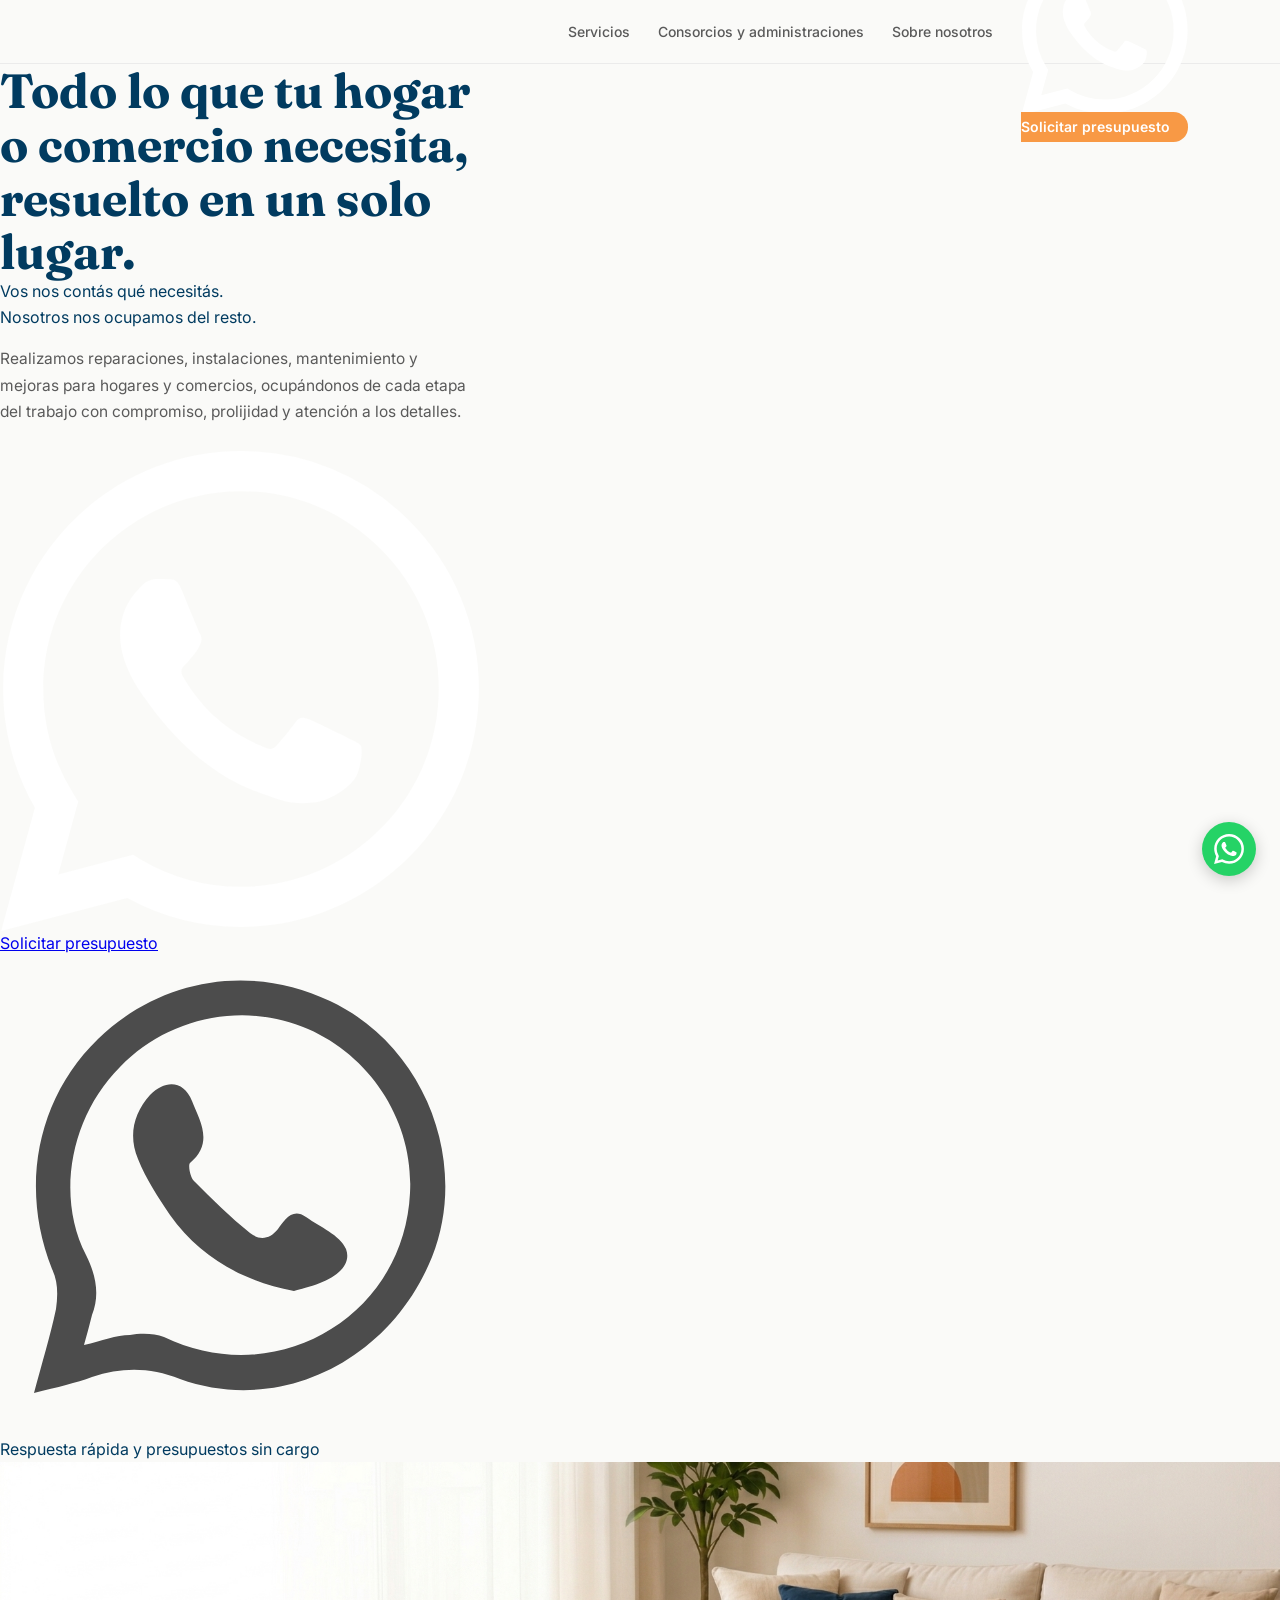
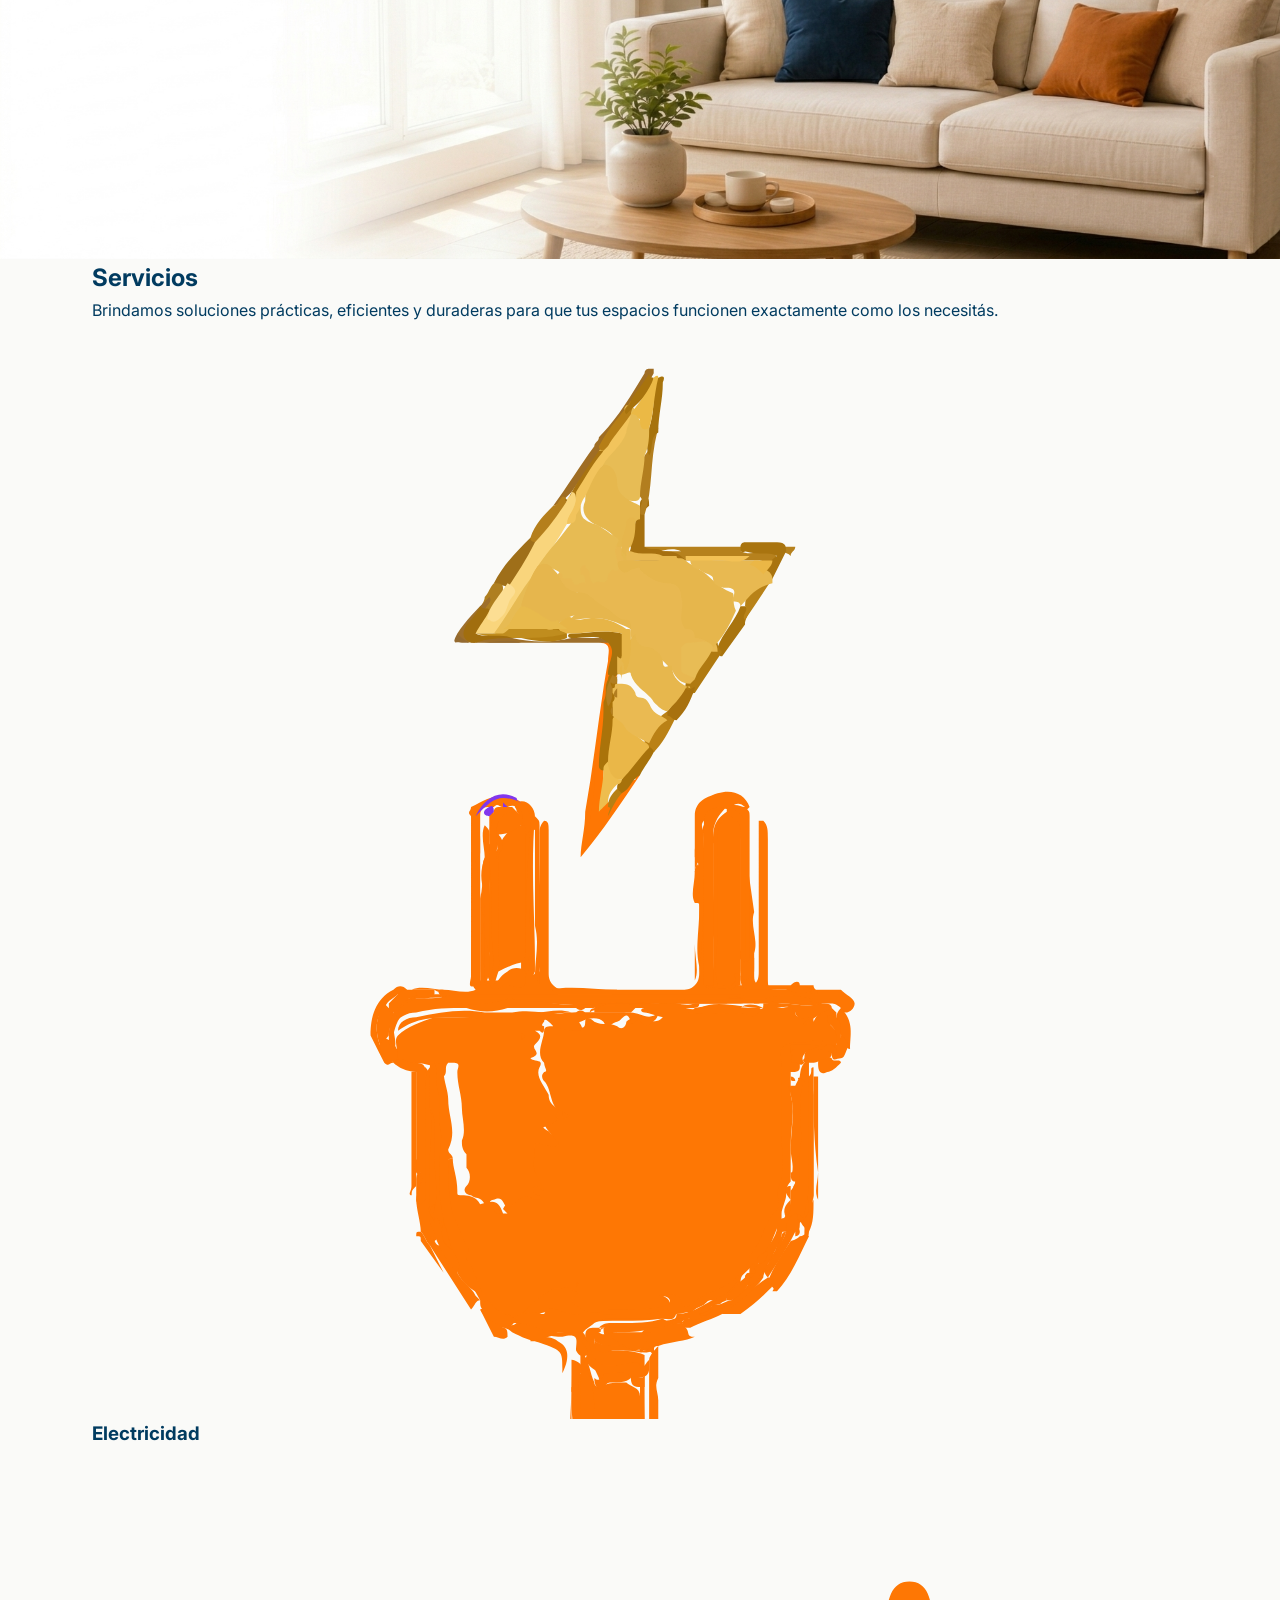
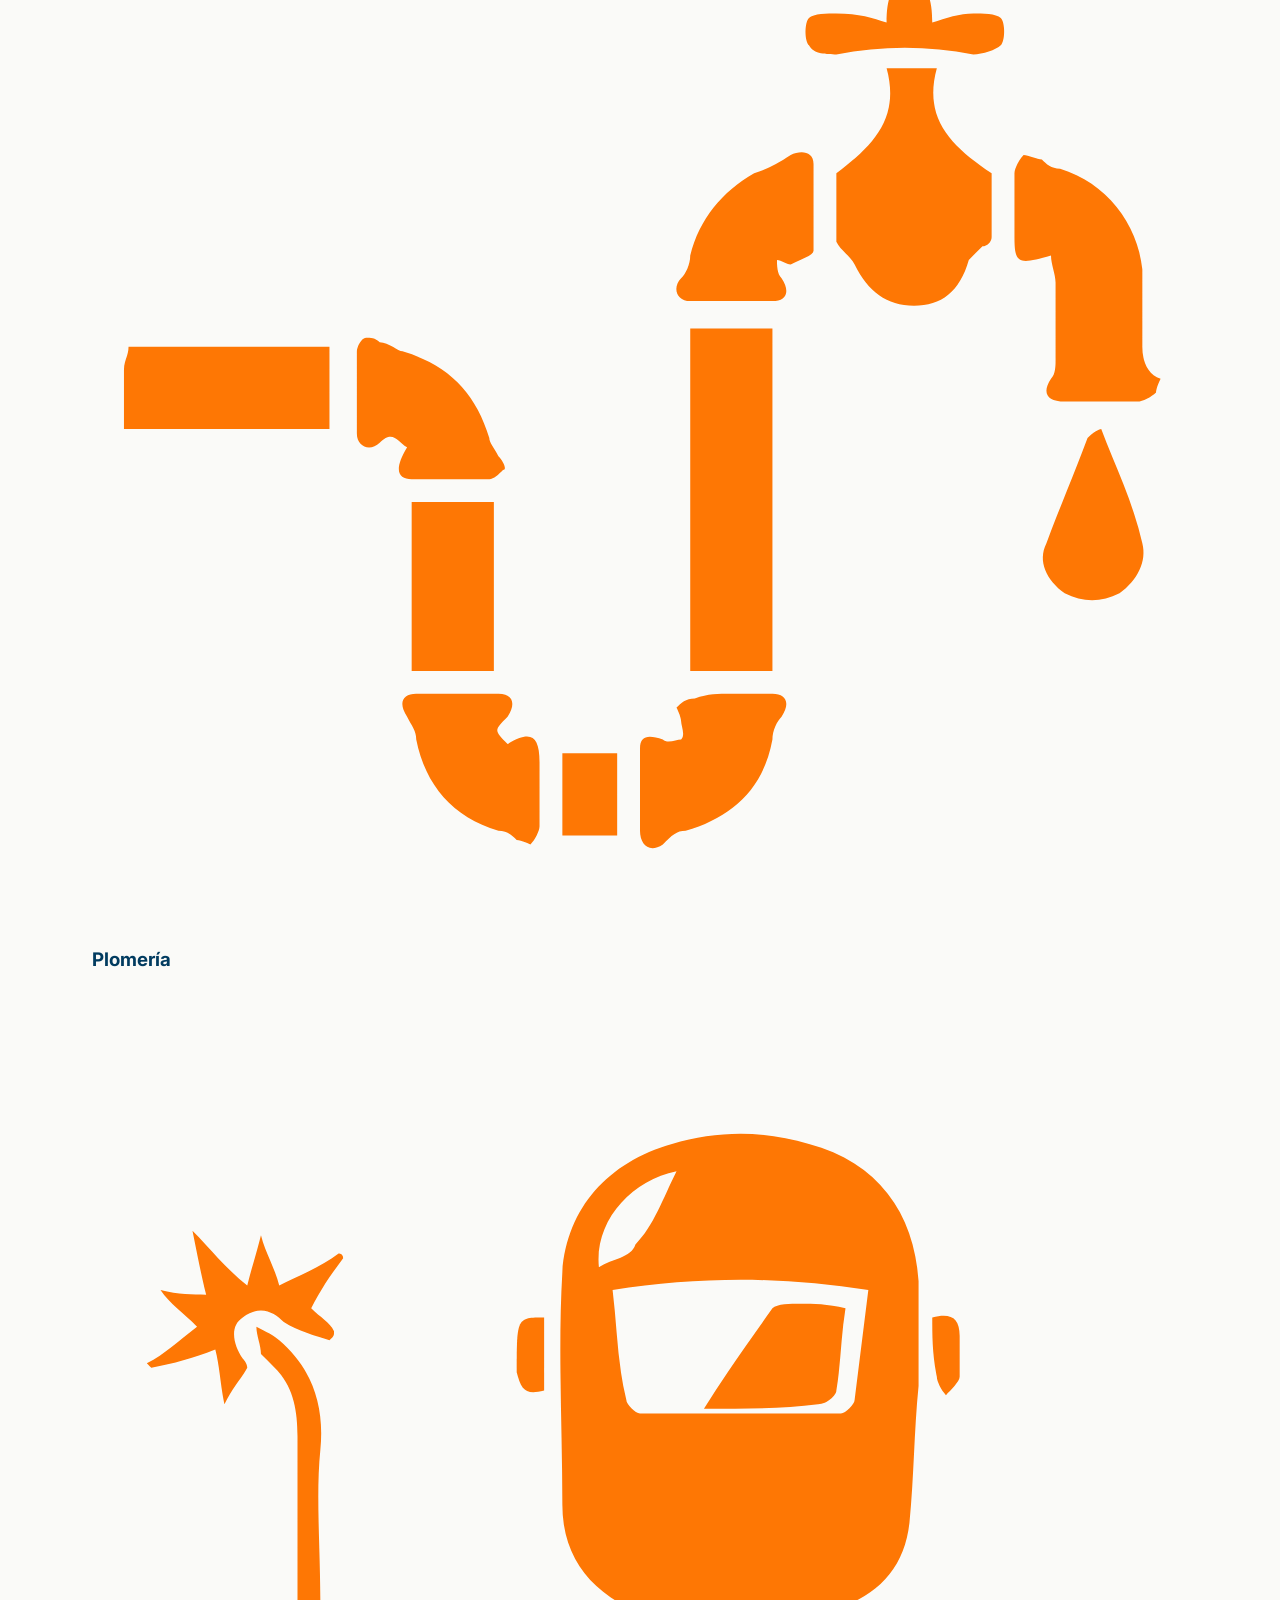
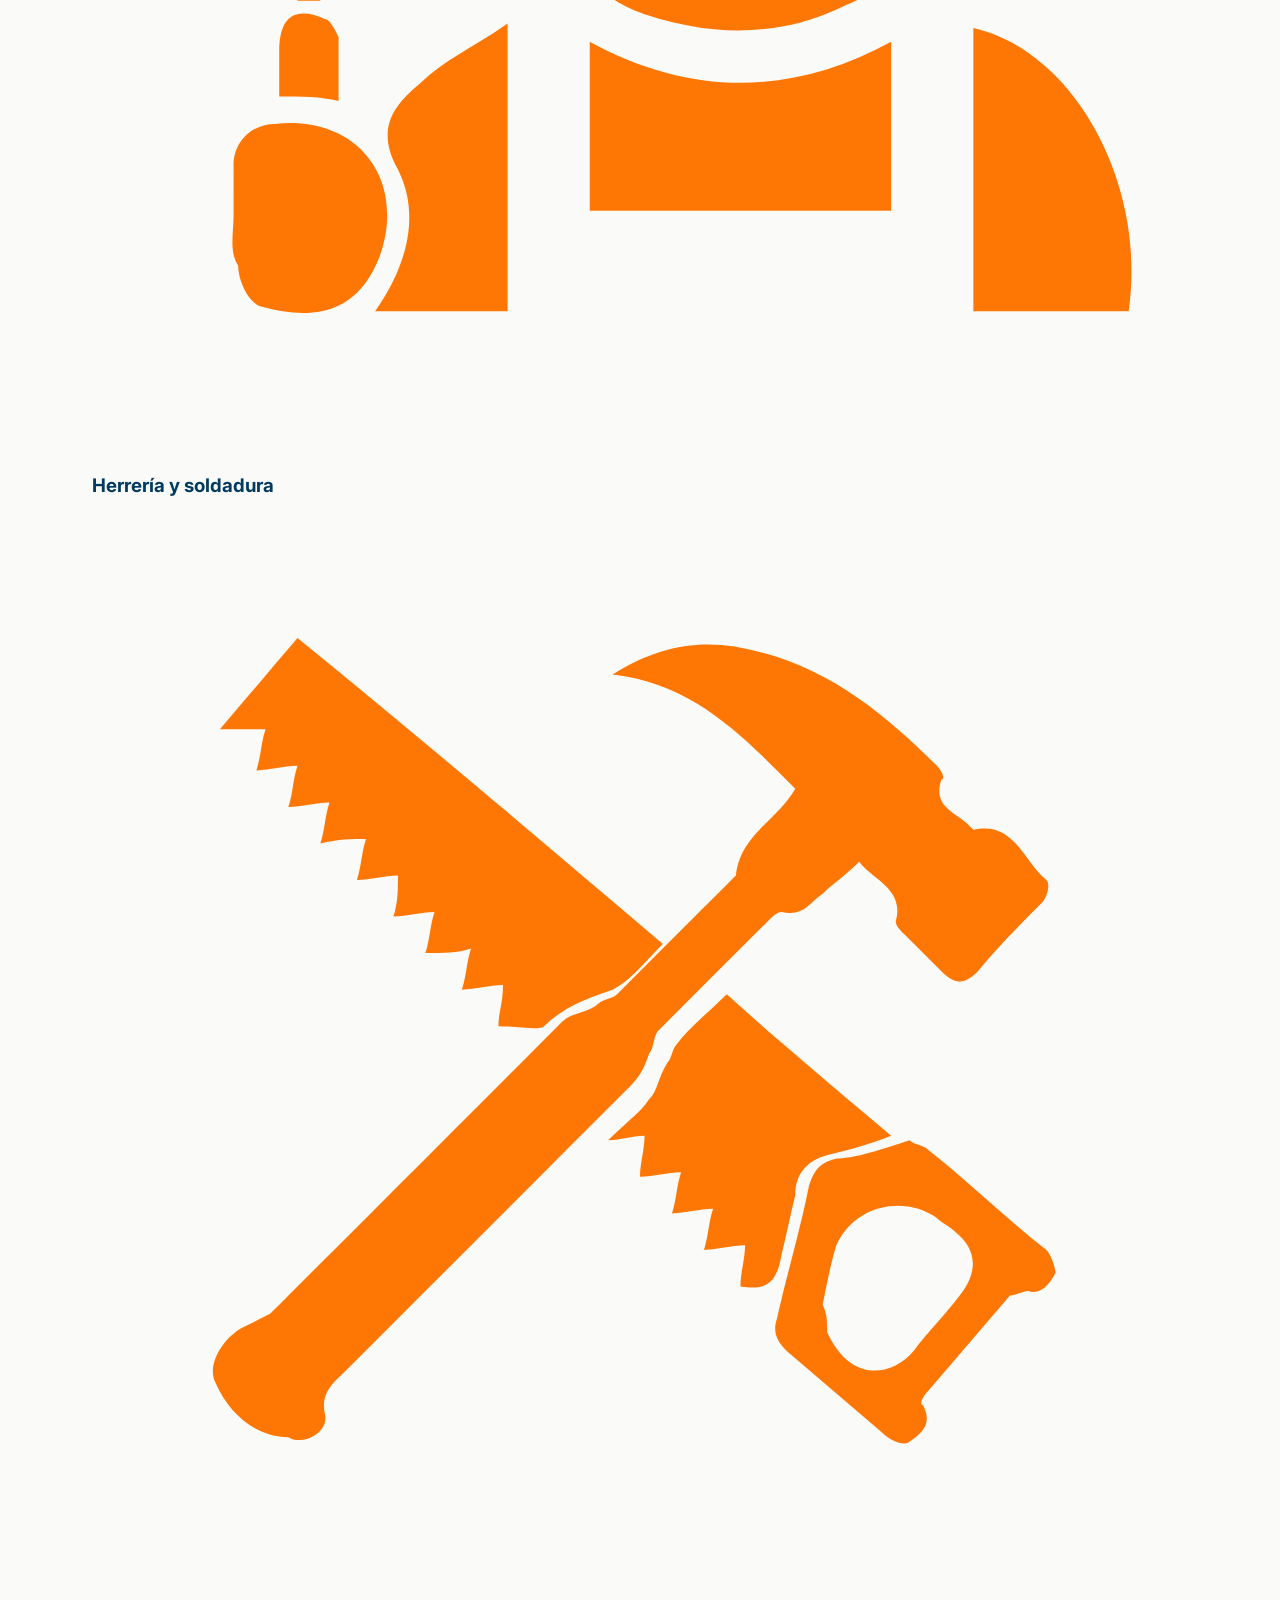
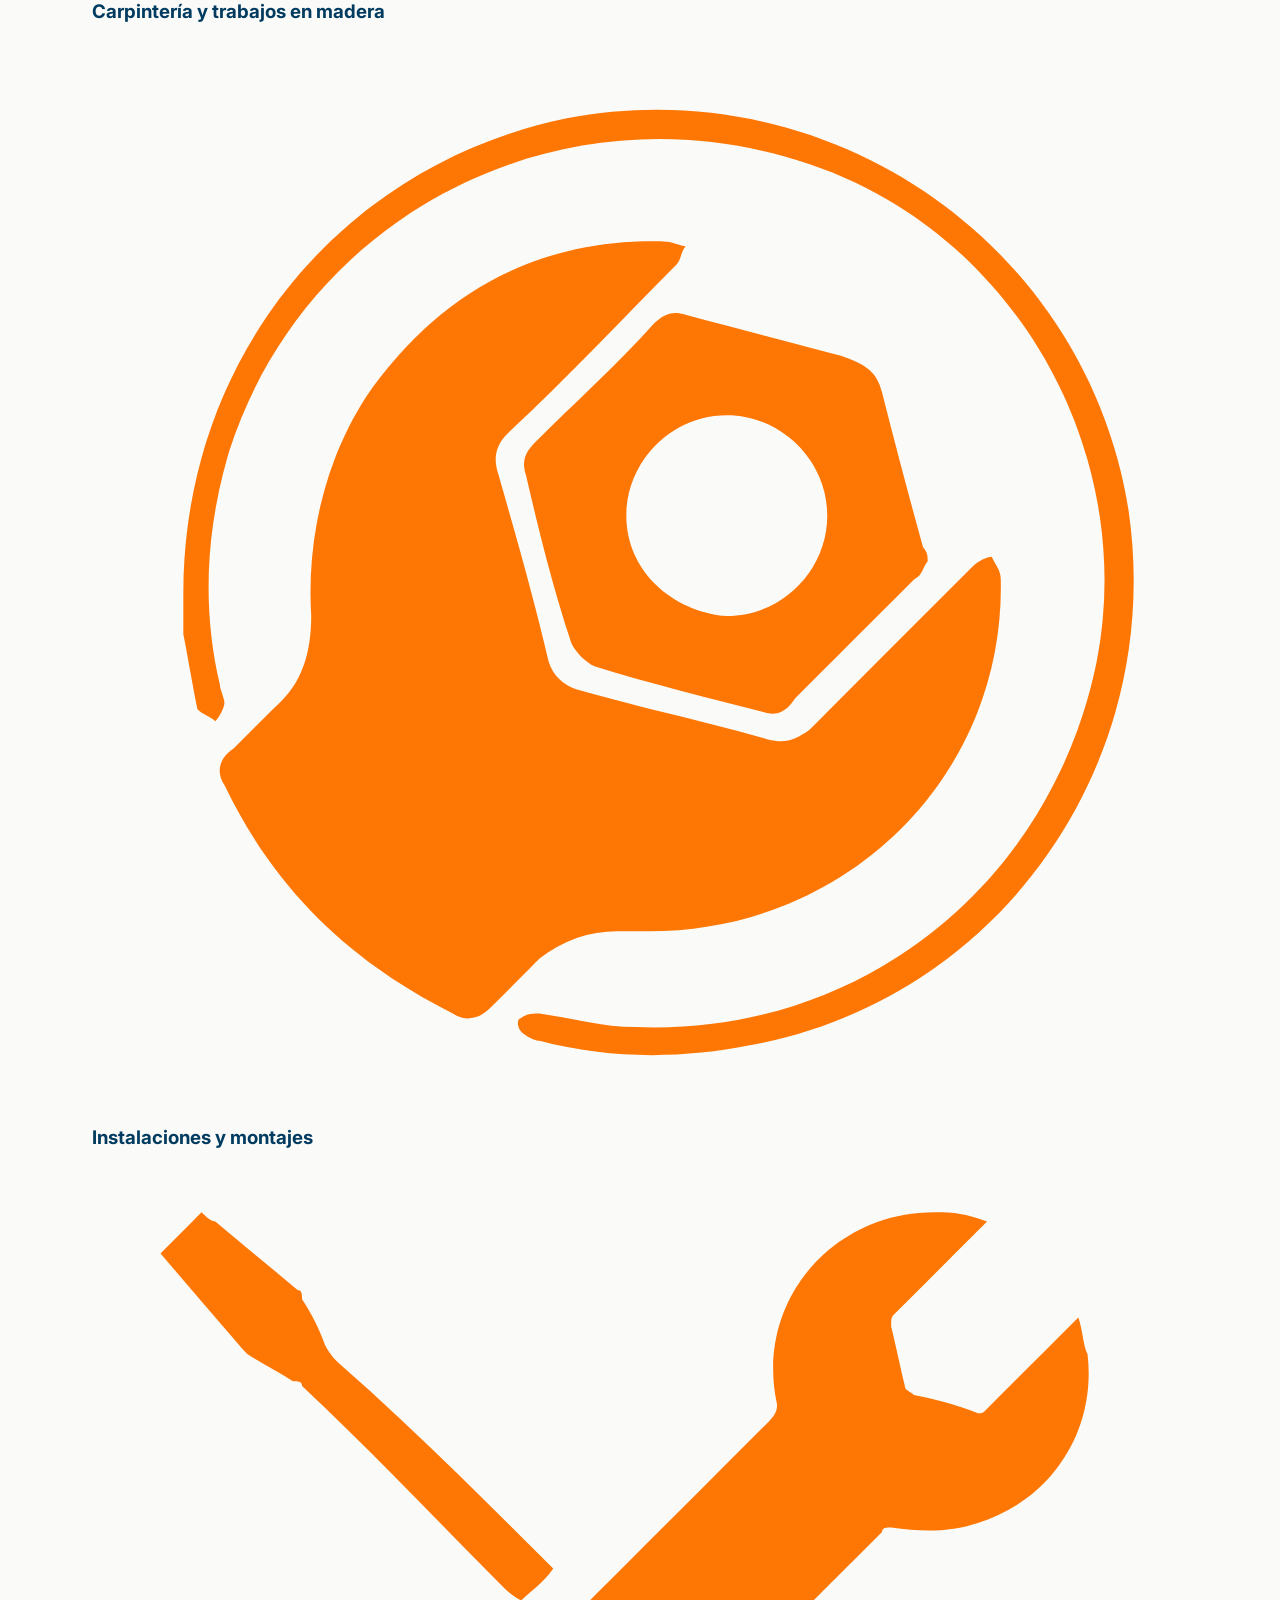
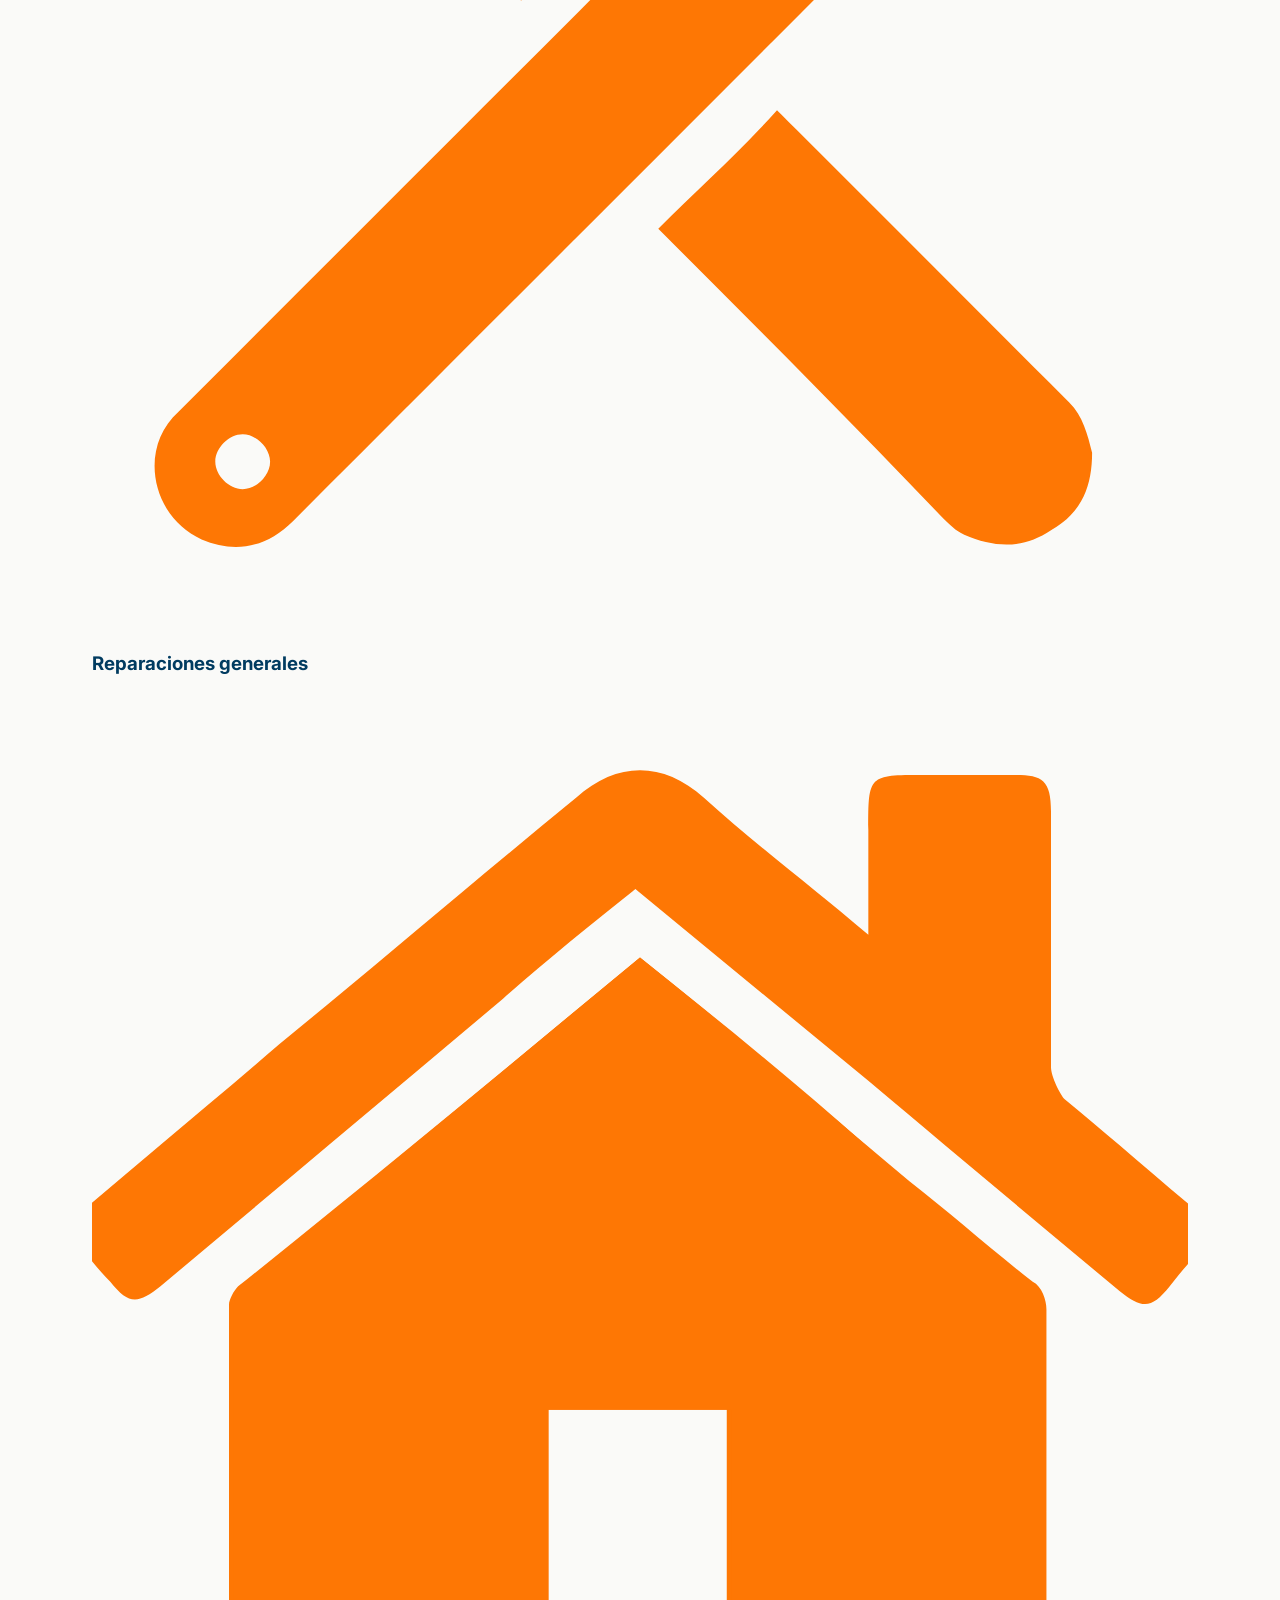
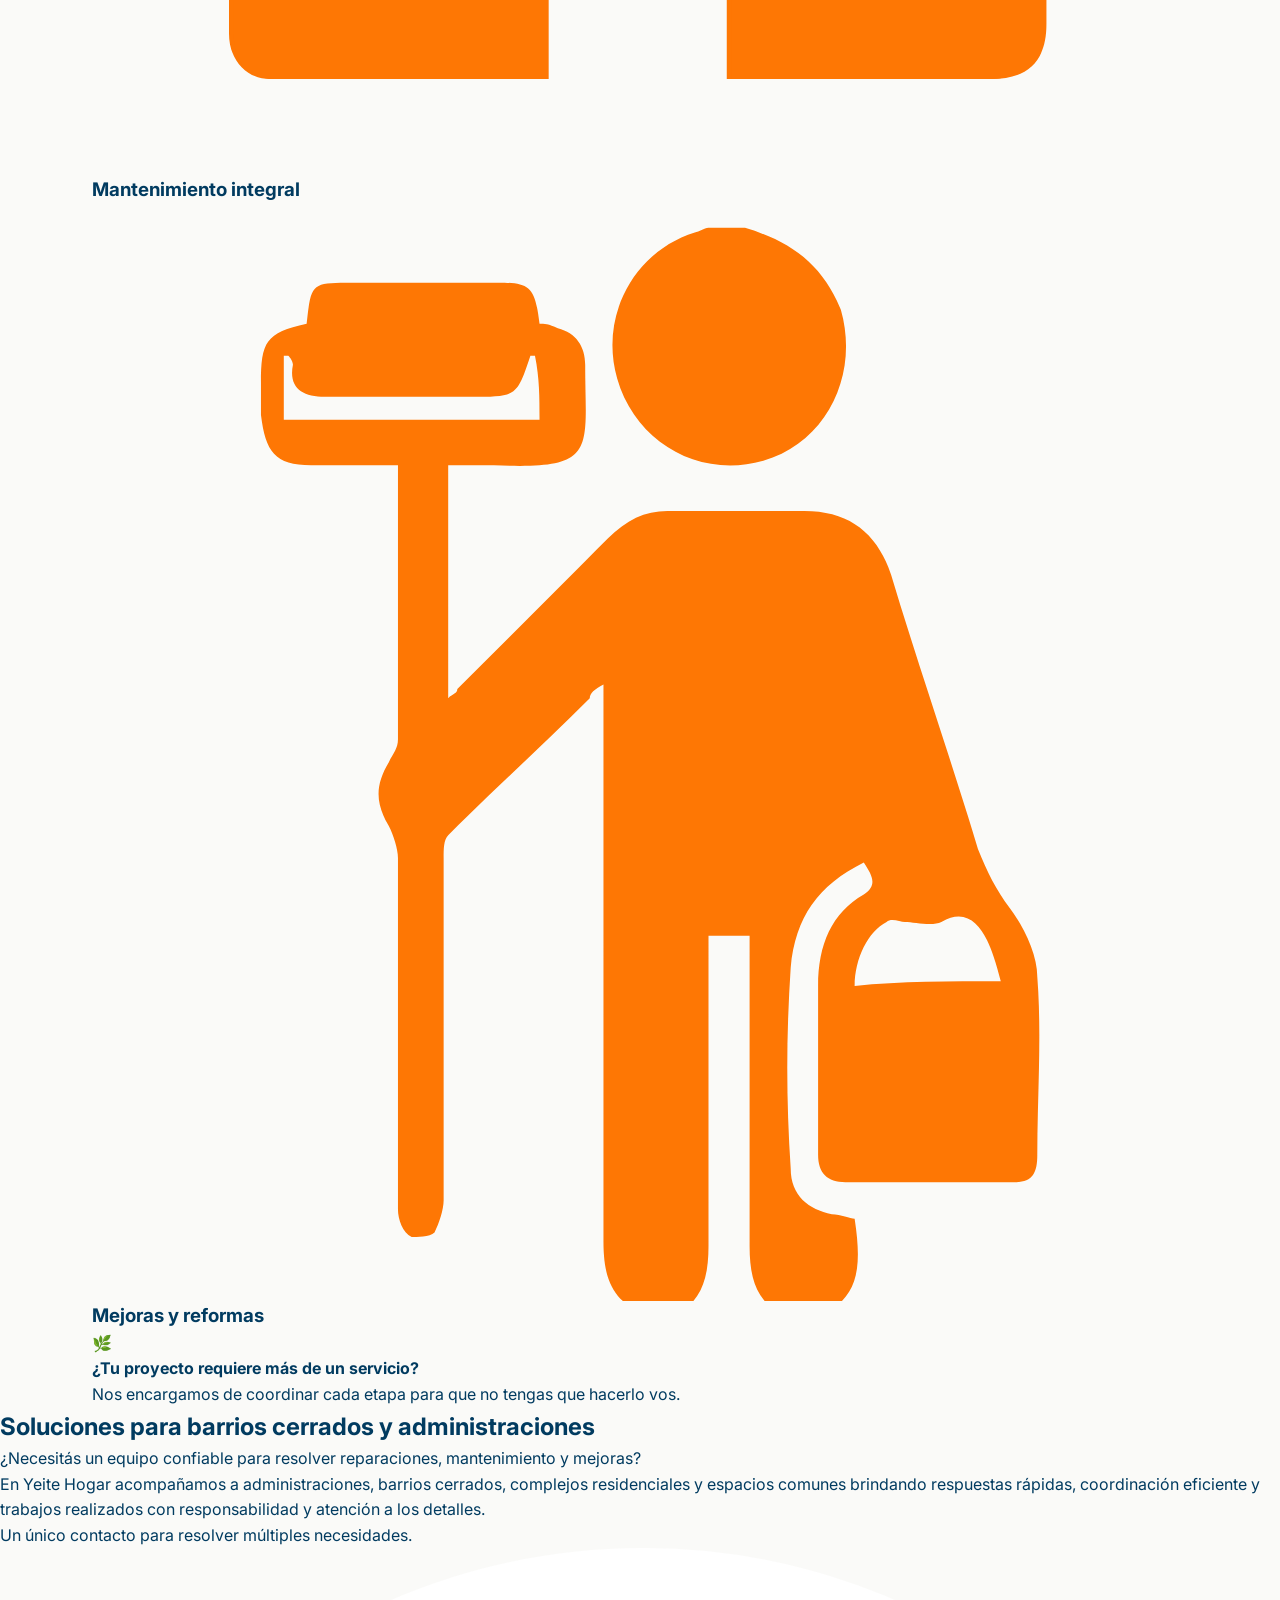
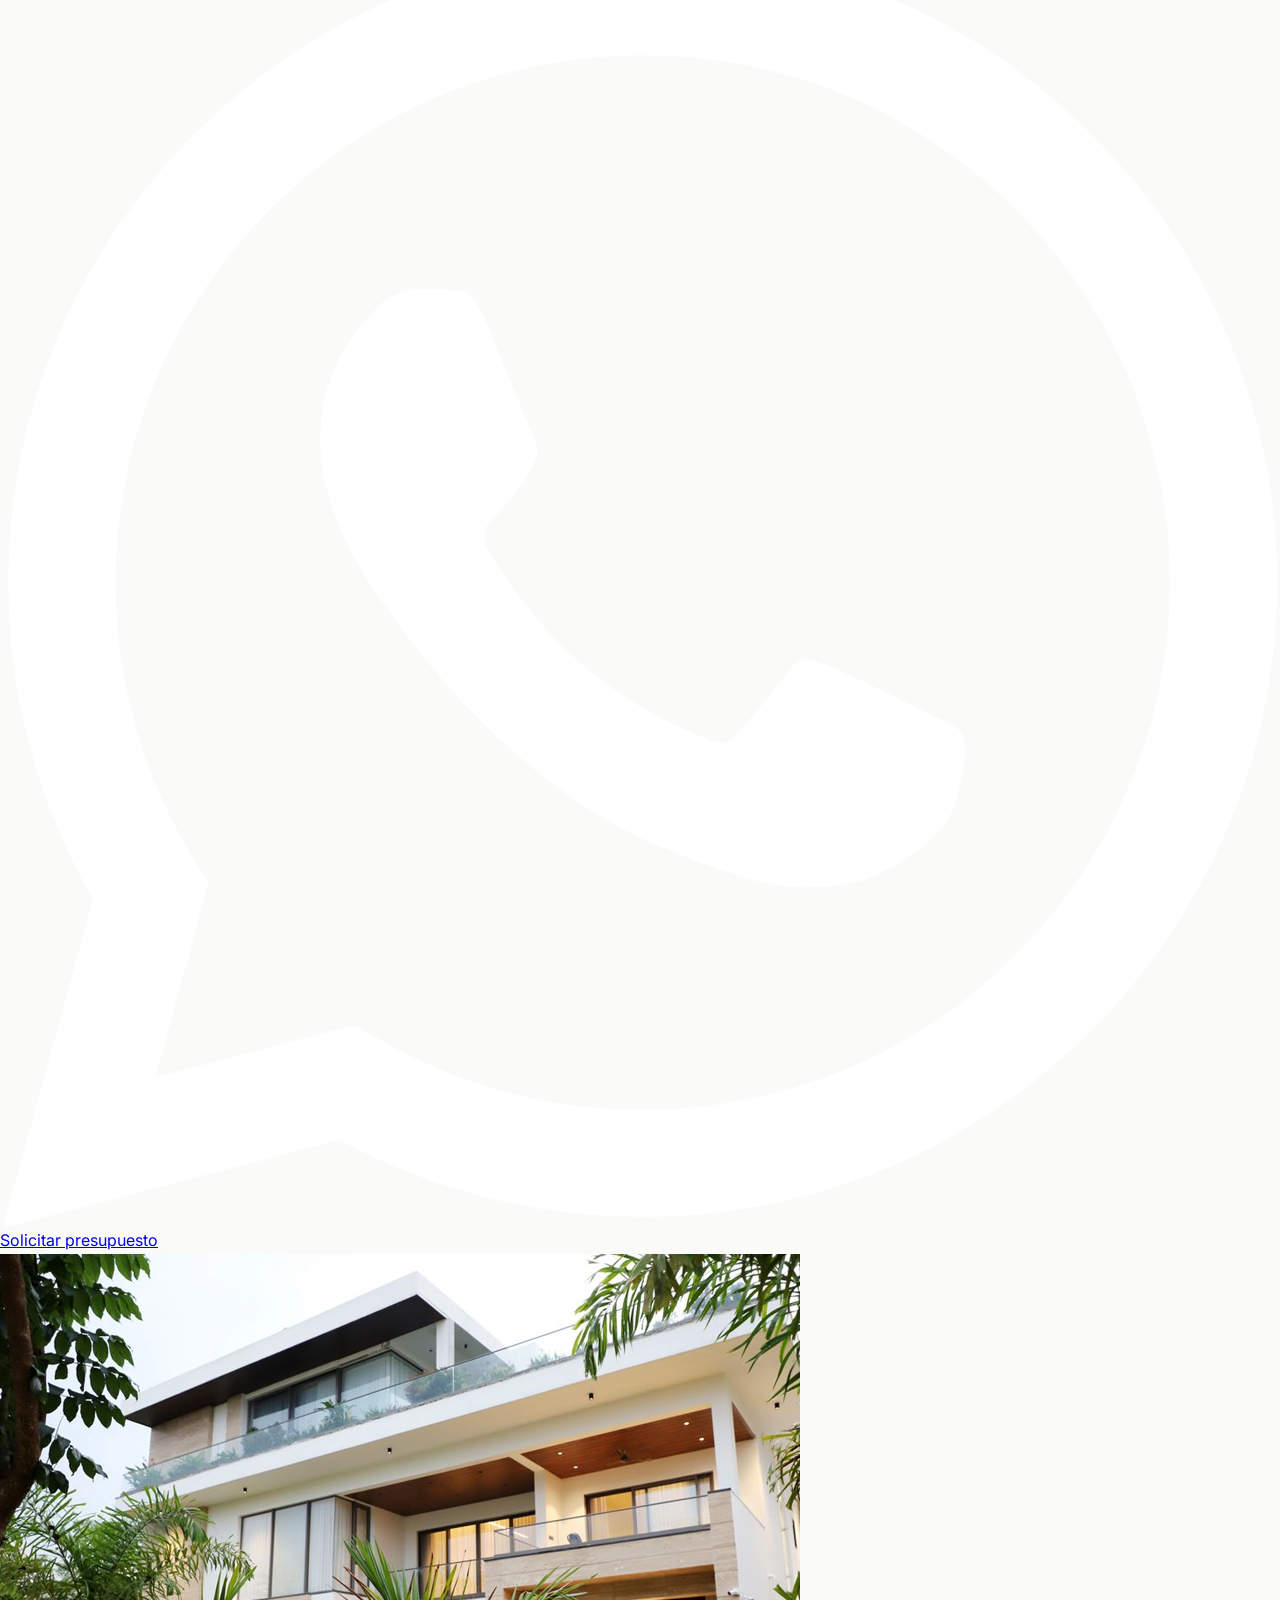
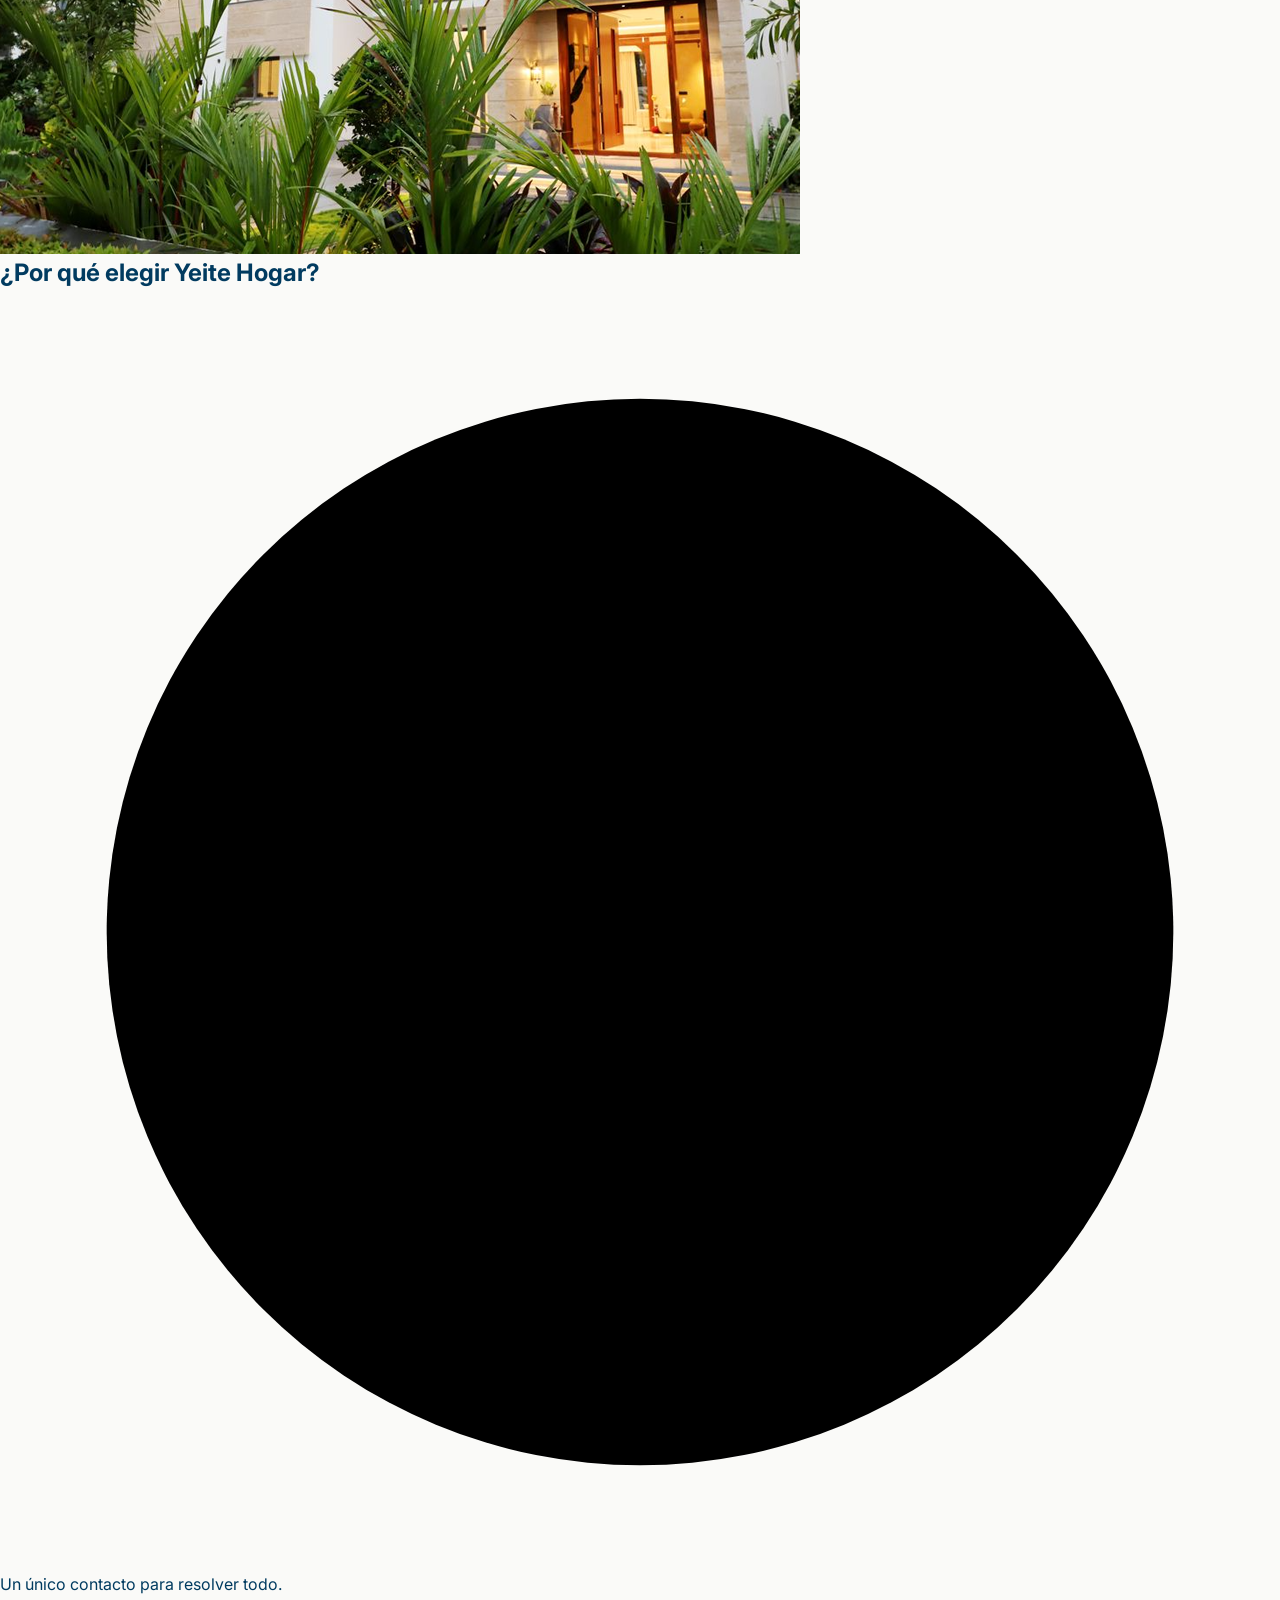
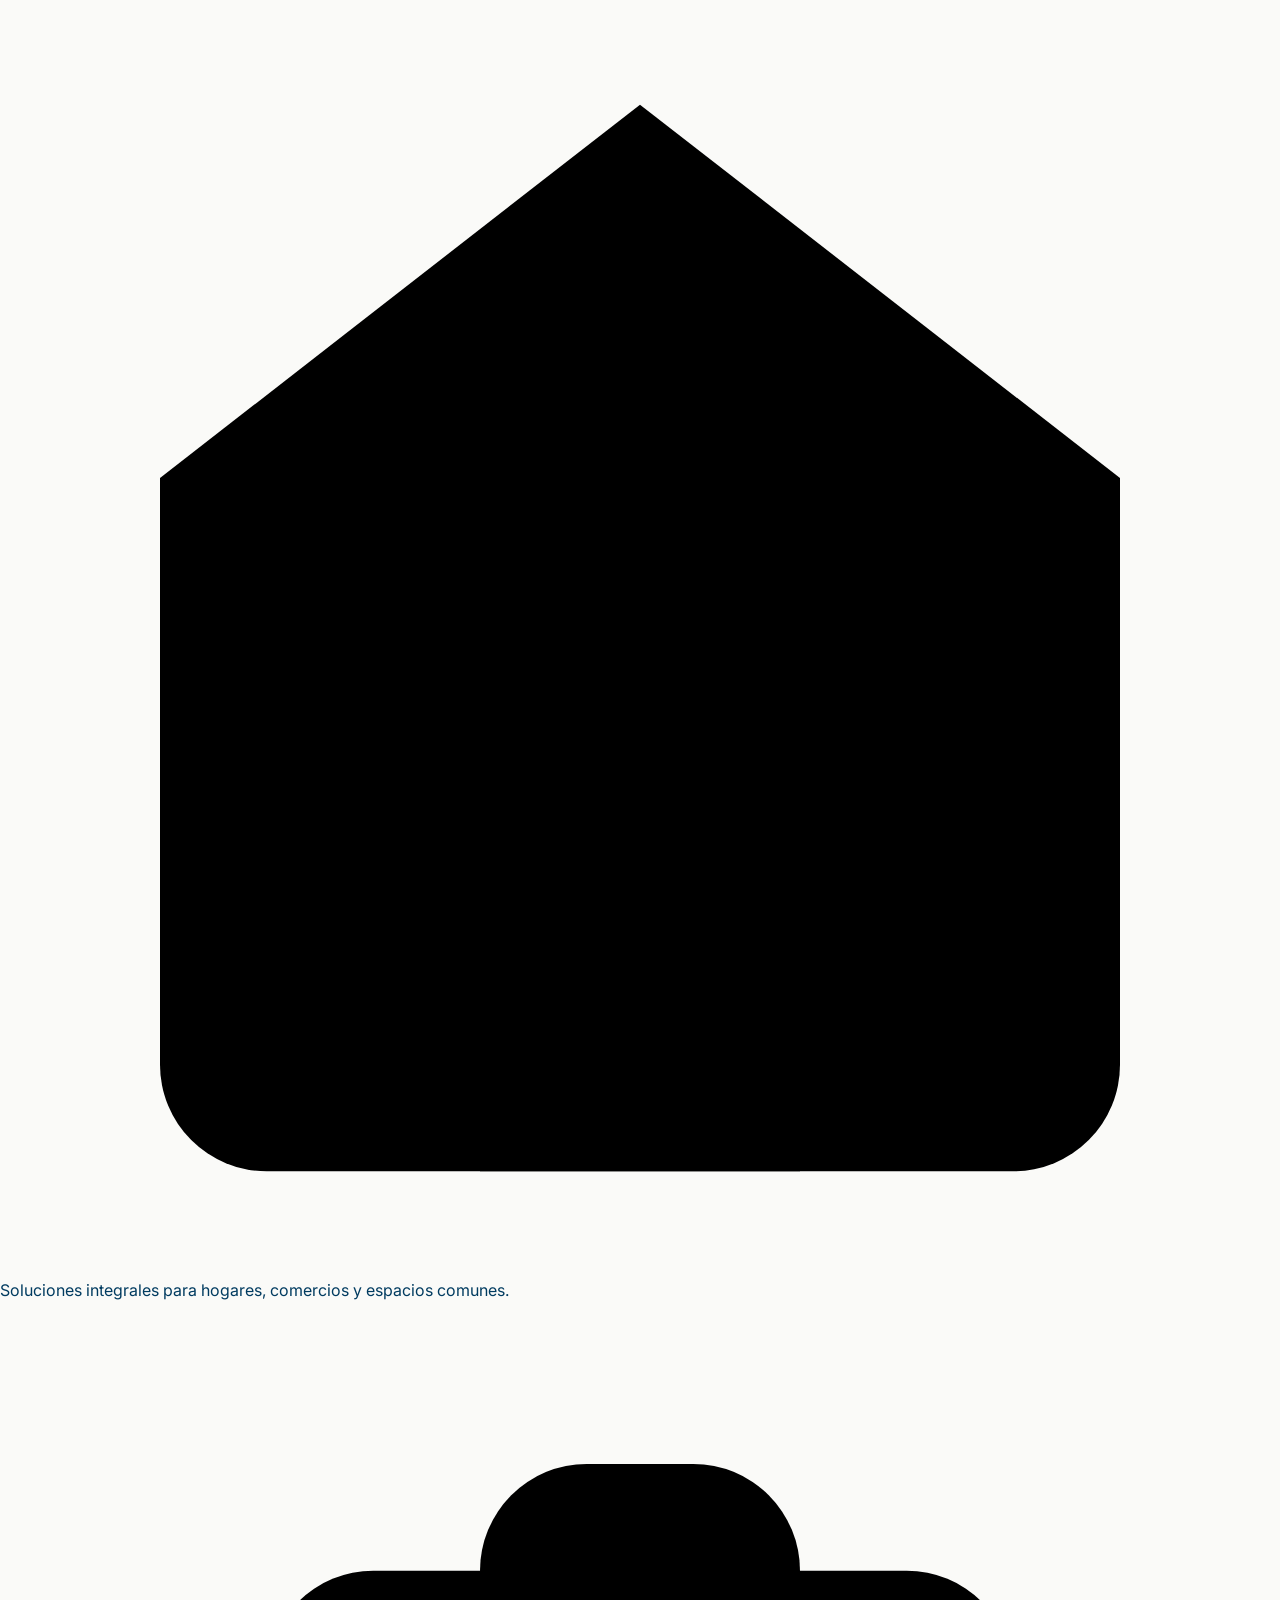
==== index1.html @ 7c8cb3e2 "." ====
<!DOCTYPE html>
<html lang="es">
<head>
  <meta charset="UTF-8">
  <meta name="viewport" content="width=device-width, initial-scale=1.0">
  <title>Yeite Hogar – Hogar · Mantenimiento · Soluciones</title>
  <link rel="preconnect" href="https://fonts.googleapis.com">
  <link rel="preconnect" href="https://fonts.gstatic.com" crossorigin>
  <link href="https://fonts.googleapis.com/css2?family=Fraunces:ital,opsz,wght@0,9..144,400;0,9..144,700;1,9..144,400&family=Inter:wght@400;500;600;700&display=swap" rel="stylesheet">
  <link rel="icon" type="image/x-icon" href="assets/img/favicon.ico">
  <link rel="stylesheet" href="assets/css/styles.css">
</head>
<body>

  <!-- ── NAV ── -->
  <nav>
    <div class="nav-inner">
      <a class="nav-logo" href="#hero">
        <img src="assets/img/logo.svg" alt="Yeite Hogar">
      </a>
      <button class="nav-toggle" aria-label="Abrir menú" aria-expanded="false">
        <span></span><span></span><span></span>
      </button>
      <ul class="nav-links">
        <li><a href="#servicios">Servicios</a></li>
        <li><a href="#consorcios">Consorcios y administraciones</a></li>
        <li><a href="#quienes">Sobre nosotros</a></li>
        <li>
          <a href="https://wa.me/5491125984838?text=Hola%20Yeite%20Hogar%2C%20necesito%20un%20presupuesto." class="nav-cta" target="_blank" rel="noopener">
            <img src="assets/img/ico-whatsapp.svg" alt="">
            Solicitar presupuesto
          </a>
        </li>
      </ul>
    </div>
  </nav>

  <!-- ══════════════════════════════════════════════
       HERO
       ══════════════════════════════════════════════ -->
  <section id="hero">
    <div class="hero-inner">
      <div class="hero-text">
        <h1 class="hero-headline">
          Todo lo que tu hogar o comercio necesita,<br>
          <span class="accent">resuelto en un solo lugar.</span>
        </h1>
        <div class="hero-divider"></div>
        <p class="hero-lead">Vos nos contás qué necesitás.<br>Nosotros nos ocupamos del resto.</p>
        <p class="hero-sub">Realizamos reparaciones, instalaciones, mantenimiento y mejoras para hogares y comercios, ocupándonos de cada etapa del trabajo con compromiso, prolijidad y atención a los detalles.</p>
        <a href="https://wa.me/5491125984838?text=Hola%20Yeite%20Hogar%2C%20necesito%20un%20presupuesto." class="btn-orange" target="_blank" rel="noopener">
          <img src="assets/img/ico-whatsapp.svg" alt="">
          Solicitar presupuesto
        </a>
        <div class="hero-wa-note">
          <img src="assets/img/ico-whatsapp2.svg" alt="">
          Respuesta rápida y presupuestos sin cargo
        </div>
      </div>
      <div class="hero-img-wrap">
        <img src="assets/img/hero.png" alt="Interior de hogar moderno">
      </div>
    </div>
  </section>

  <!-- ══════════════════════════════════════════════
       SERVICIOS
       ══════════════════════════════════════════════ -->
  <section id="servicios">
    <div class="wrap">
      <div class="section-header-center">
        <h2>Servicios</h2>
        <p>Brindamos soluciones prácticas, eficientes y duraderas para que tus espacios funcionen exactamente como los necesitás.</p>
      </div>

      <div class="servicios-grid-2">

        <div class="srv-card">
          <div class="srv-card-icon"><img src="assets/img/ico-electrico.svg" alt=""></div>
          <h3>Electricidad</h3>
        </div>

        <div class="srv-card">
          <div class="srv-card-icon"><img src="assets/img/ico-plomeria.svg" alt=""></div>
          <h3>Plomería</h3>
        </div>

        <div class="srv-card">
          <div class="srv-card-icon"><img src="assets/img/ico-herreria.svg" alt=""></div>
          <h3>Herrería y soldadura</h3>
        </div>

        <div class="srv-card">
          <div class="srv-card-icon"><img src="assets/img/ico-carpinteria.svg" alt=""></div>
          <h3>Carpintería y trabajos en madera</h3>
        </div>

        <div class="srv-card">
          <div class="srv-card-icon"><img src="assets/img/ico-muebles.svg" alt=""></div>
          <h3>Instalaciones y montajes</h3>
        </div>

        <div class="srv-card">
          <div class="srv-card-icon"><img src="assets/img/ico-accesorios.svg" alt=""></div>
          <h3>Reparaciones generales</h3>
        </div>

        <div class="srv-card">
          <div class="srv-card-icon"><img src="assets/img/ico-hogar.svg" alt=""></div>
          <h3>Mantenimiento integral</h3>
        </div>

        <div class="srv-card">
          <div class="srv-card-icon"><img src="assets/img/ico-pintura.svg" alt=""></div>
          <h3>Mejoras y reformas</h3>
        </div>

      </div>

      <div class="banner-cta">
        <div class="banner-cta-icon">🌿</div>
        <p><strong>¿Tu proyecto requiere más de un servicio?</strong><br>
        Nos encargamos de coordinar cada etapa para que no tengas que hacerlo vos.</p>
      </div>
    </div>
  </section>

  <!-- ══════════════════════════════════════════════
       CONSORCIOS Y ADMINISTRACIONES
       ══════════════════════════════════════════════ -->
  <section id="consorcios">
    <div class="consorcios-inner">
      <div class="consorcios-text">
        <h2>Soluciones para barrios cerrados y administraciones</h2>
        <p class="c-lead">¿Necesitás un equipo confiable para resolver reparaciones, mantenimiento y mejoras?</p>
        <p>En Yeite Hogar acompañamos a administraciones, barrios cerrados, complejos residenciales y espacios comunes brindando respuestas rápidas, coordinación eficiente y trabajos realizados con responsabilidad y atención a los detalles.</p>
        <p class="c-bold">Un único contacto para resolver múltiples necesidades.</p>
        <a href="https://wa.me/5491125984838?text=Hola%20Yeite%20Hogar%2C%20necesito%20un%20presupuesto." class="btn-orange" target="_blank" rel="noopener">
          <img src="assets/img/ico-whatsapp.svg" alt="">
          Solicitar presupuesto
        </a>
      </div>
      <div class="consorcios-img">
        <img src="assets/img/nosotros.png" alt="Barrio cerrado">
      </div>
    </div>
  </section>

  <!-- ══════════════════════════════════════════════
       POR QUÉ ELEGIRNOS
       ══════════════════════════════════════════════ -->
  <section id="porque">
    <div class="porque-inner">
      <div class="section-header-center">
        <h2>¿Por qué elegir Yeite Hogar?</h2>
      </div>
      <div class="porque-grid">

        <div class="porque-item">
          <div class="porque-item-icon">
            <svg viewBox="0 0 24 24"><circle cx="12" cy="12" r="10"/><path d="M8 12l3 3 5-5"/></svg>
          </div>
          <p>Un único contacto para resolver todo.</p>
        </div>

        <div class="porque-item">
          <div class="porque-item-icon">
            <svg viewBox="0 0 24 24"><path d="M3 9l9-7 9 7v11a2 2 0 01-2 2H5a2 2 0 01-2-2z"/><polyline points="9 22 9 12 15 12 15 22"/></svg>
          </div>
          <p>Soluciones integrales para hogares, comercios y espacios comunes.</p>
        </div>

        <div class="porque-item">
          <div class="porque-item-icon">
            <svg viewBox="0 0 24 24"><path d="M9 5H7a2 2 0 00-2 2v12a2 2 0 002 2h10a2 2 0 002-2V7a2 2 0 00-2-2h-2"/><rect x="9" y="3" width="6" height="4" rx="2"/><path d="M9 12h6M9 16h4"/></svg>
          </div>
          <p>Organización y seguimiento de principio a fin.</p>
        </div>

        <div class="porque-item">
          <div class="porque-item-icon">
            <svg viewBox="0 0 24 24"><path d="M17 21v-2a4 4 0 00-4-4H5a4 4 0 00-4 4v2"/><circle cx="9" cy="7" r="4"/><path d="M23 21v-2a4 4 0 00-3-3.87M16 3.13a4 4 0 010 7.75"/></svg>
          </div>
          <p>Compromiso, responsabilidad y cumplimiento.</p>
        </div>

        <div class="porque-item">
          <div class="porque-item-icon">
            <svg viewBox="0 0 24 24"><path d="M20.84 4.61a5.5 5.5 0 00-7.78 0L12 5.67l-1.06-1.06a5.5 5.5 0 00-7.78 7.78l1.06 1.06L12 21.23l7.78-7.78 1.06-1.06a5.5 5.5 0 000-7.78z"/></svg>
          </div>
          <p>Atención cercana y personalizada.</p>
        </div>

        <div class="porque-item">
          <div class="porque-item-icon">
            <svg viewBox="0 0 24 24"><polygon points="12 2 15.09 8.26 22 9.27 17 14.14 18.18 21.02 12 17.77 5.82 21.02 7 14.14 2 9.27 8.91 8.26 12 2"/></svg>
          </div>
          <p>Trabajos realizados con calidad, prolijidad y foco en resultados duraderos.</p>
        </div>

        <div class="porque-item">
          <div class="porque-item-icon">
            <svg viewBox="0 0 24 24"><path d="M12 22s8-4 8-10V5l-8-3-8 3v7c0 6 8 10 8 10z"/></svg>
          </div>
          <p>La tranquilidad de saber que tu proyecto está en manos de personas que realmente se ocupan.</p>
        </div>

      </div>
    </div>
  </section>

  <!-- ══════════════════════════════════════════════
       QUIÉNES SOMOS
       ══════════════════════════════════════════════ -->
  <section id="quienes">
    <div class="quienes-inner">
      <div class="quienes-img">
        <img src="assets/img/nosotros2.png" alt="Equipo Yeite Hogar">
      </div>
      <div class="quienes-content">
        <h2>¿Quiénes somos?</h2>
        <p>Soy María Paz y creé Yeite Hogar para brindar soluciones prácticas, confiables y profesionales para el mantenimiento, la reparación y la mejora de hogares y comercios.</p>
        <p>Creemos que resolver un proyecto no debería convertirse en una preocupación más.</p>
        <p>Por eso transformamos tus ideas y necesidades en soluciones concretas. Coordinamos, resolvemos y cuidamos cada detalle para que el proceso sea simple, ágil y vos solo tengas que disfrutar del resultado.</p>
        <div class="q-bold">
          Porque los buenos resultados no son casualidad:<br>
          son el resultado del compromiso, la experiencia y la atención a cada detalle.
        </div>
      </div>
    </div>
  </section>

  <!-- ══════════════════════════════════════════════
       CTA FINAL
       ══════════════════════════════════════════════ -->
  <section id="cta-final">
    <div class="cta-final-inner">
      <h2>¿Tenés un proyecto en mente?</h2>
      <p class="cta-sub">Contanos qué necesitás y recibí asesoramiento y presupuesto para hacerlo realidad.</p>
      <span class="cta-accent">Vos imaginás el resultado. Nosotros nos encargamos de hacerlo posible.</span>
      <a href="https://wa.me/5491125984838?text=Hola%20Yeite%20Hogar%2C%20necesito%20un%20presupuesto." class="btn-orange" target="_blank" rel="noopener">
        <img src="assets/img/ico-whatsapp.svg" alt="">
        Solicitar presupuesto
      </a>
    </div>
  </section>

  <!-- ── FOOTER ── -->
  <footer>
    <img src="assets/img/logo_footer.svg" width="100" alt="Yeite Hogar">
    <p>Reparaciones · Mantenimiento · Soluciones &nbsp;·&nbsp; © 2026</p>
  </footer>

  <!-- ── WA Flotante ── -->
  <a class="wa-float" href="https://wa.me/5491125984838?text=Hola%20Yeite%20Hogar%2C%20necesito%20un%20presupuesto." target="_blank" rel="noopener" aria-label="Contactar por WhatsApp">
    <img src="assets/img/ico-whatsapp.svg" alt="">
  </a>

  <script>
    const toggle = document.querySelector('.nav-toggle');
    const links  = document.querySelector('.nav-links');
    toggle.addEventListener('click', () => {
      const open = links.classList.toggle('open');
      toggle.classList.toggle('open', open);
      toggle.setAttribute('aria-expanded', open);
    });
    links.querySelectorAll('a').forEach(a => {
      a.addEventListener('click', () => {
        links.classList.remove('open');
        toggle.classList.remove('open');
        toggle.setAttribute('aria-expanded', false);
      });
    });
  </script>

</body>
</html>
---- assets/css/styles.css ----
/* ═══════════════════════════════════════════════════
   Yubira – Estilos principales
   ═══════════════════════════════════════════════════ */

/* ── Reset & Variables ─────────────────────────── */
*, *::before, *::after {
  box-sizing: border-box;
  margin: 0;
  padding: 0;
}

:root {
  --bg:        #FAFAF8;
  --white:     #FFFFFF;
  --ink:       #013B60;
  --ink-soft:  #5A5A5A;
  --rose:      #f89945;
  --rose-dk:   #FE7704;
  --lav:       #368abe;
  --lav-lt:    #bae3fc;
  --yellow:    #F5D980;
  --yellow-lt: #f8a55c;
  --line:      #EBEBEB;
  --muted:     #9A9A9A;

  --nav-h:   64px;
  --max-w:   1160px;
  --gap:     2rem;
}

html { scroll-behavior: smooth; }

body {
  background: var(--bg);
  color: var(--ink);
  font-family: 'Inter', sans-serif;
  font-size: 16px;
  line-height: 1.6;
}

img, svg { display: block; max-width: 100%; }

/* ── Wrapper centrado ──────────────────────────── */
.wrap {
  width: 100%;
  max-width: var(--max-w);
  margin: 0 auto;
  padding: 0 2rem;
}

/* ── Nav ───────────────────────────────────────── */
nav {
  position: fixed;
  top: 0; left: 0; right: 0;
  z-index: 100;
  height: var(--nav-h);
  background: rgba(250,250,248,0.94);
  backdrop-filter: blur(12px);
  -webkit-backdrop-filter: blur(12px);
  border-bottom: 1px solid var(--line);
}
.nav-inner {
  max-width: var(--max-w);
  margin: 0 auto;
  padding: 0 2rem;
  height: 100%;
  display: flex;
  align-items: center;
  justify-content: space-between;
}

.nav-logo {
  font-family: 'Fraunces', serif;
  font-weight: 700;
  font-size: 1.55rem;
  color: var(--ink);
  letter-spacing: -0.02em;
  text-decoration: none;
  line-height: 1;
}
.nav-logo span { color: var(--rose-dk); }

.nav-links {
  list-style: none;
  display: flex;
  align-items: center;
  gap: 1.75rem;
}
.nav-links a {
  text-decoration: none;
  font-size: 0.875rem;
  font-weight: 500;
  color: var(--ink-soft);
  transition: color 0.2s;
}
.nav-links a:hover { color: var(--ink); }

.nav-cta {
  background: var(--rose) !important;
  color: var(--white) !important;
  padding: 0.4rem 1.1rem !important;
  border-radius: 50px !important;
  font-weight: 600 !important;
  transition: background 0.2s !important;
}
.nav-cta:hover { background: var(--rose-dk) !important; }

/* Hamburguesa */
.nav-toggle {
  display: none;
  flex-direction: column;
  gap: 5px;
  background: none;
  border: none;
  cursor: pointer;
  padding: 4px;
}
.nav-toggle span {
  display: block;
  width: 24px; height: 2px;
  background: var(--ink);
  border-radius: 2px;
  transition: transform 0.25s, opacity 0.25s;
}
.nav-toggle.open span:nth-child(1) { transform: translateY(7px) rotate(45deg); }
.nav-toggle.open span:nth-child(2) { opacity: 0; }
.nav-toggle.open span:nth-child(3) { transform: translateY(-7px) rotate(-45deg); }

/* ── Botones globales ──────────────────────────── */
.btn-primary {
  display: inline-block;
  background: var(--rose);
  color: var(--white);
  text-decoration: none;
  padding: 0.7rem 1.6rem;
  border-radius: 50px;
  font-weight: 600;
  font-size: 0.9rem;
  transition: background 0.2s;
  box-shadow: 0 4px 14px rgba(240,160,176,0.35);
}
.btn-primary:hover { background: var(--rose-dk); }

.btn-ghost {
  display: inline-flex;
  align-items: center;
  gap: 0.3rem;
  color: var(--ink-soft);
  text-decoration: none;
  font-weight: 500;
  font-size: 0.88rem;
  transition: color 0.2s;
}
.btn-ghost::after { content: "→"; }
.btn-ghost:hover { color: var(--ink); }

/* ── Pills de sección ──────────────────────────── */
.section-pill {
  display: inline-block;
  background: var(--yellow-lt);
  color: #333333;
  font-size: 0.7rem;
  font-weight: 700;
  letter-spacing: 0.13em;
  text-transform: uppercase;
  padding: 0.25rem 0.8rem;
  border-radius: 50px;
  margin-bottom: 0.75rem;
}
.section-pill.lav  { background: var(--lav-lt); color: #FE7704; }
.section-pill.rose { background: #ececec;        color: #FE7704; }

.section-title {
  font-family: 'Fraunces', serif;
  font-size: clamp(1.75rem, 2.8vw, 2.4rem);
  font-weight: 700;
  line-height: 1.15;
  color: var(--ink);
  margin-bottom: 1rem;
}

/* ════════════════════════════════════════════════
   HERO  — box de dos columnas, sin full-height
   ════════════════════════════════════════════════ */
#hero {
  padding-top: var(--nav-h);
  background: var(--bg);
}
.hero-box {
  max-width: var(--max-w);
  margin: 0 auto;
  padding: 3.5rem 2rem;
  display: grid;
  grid-template-columns: 1fr 1fr;
  gap: var(--gap);
  align-items: center;
}

.hero-text { max-width: 480px; }

.hero-eyebrow {
  display: inline-block;
  background: var(--lav-lt);
  color: var(--lav);
  font-size: 0.7rem;
  font-weight: 700;
  letter-spacing: 0.13em;
  text-transform: uppercase;
  padding: 0.25rem 0.8rem;
  border-radius: 50px;
  margin-bottom: 1rem;
}

.hero-headline {
  font-family: 'Fraunces', serif;
  font-size: clamp(2rem, 3.8vw, 3rem);
  line-height: 1.12;
  font-weight: 700;
  color: var(--ink);
}
.hero-headline em {
  font-style: italic;
  font-weight: 400;
  color: var(--rose-dk);
}

.hero-sub {
  font-size: 0.97rem;
  color: var(--ink-soft);
  margin: 1rem 0 1.6rem;
  line-height: 1.7;
}

.hero-actions {
  display: flex;
  gap: 1rem;
  flex-wrap: wrap;
  align-items: center;
}

.hero-visual {
  display: flex;
  justify-content: center;
  align-items: center;
}
.hero-visual img {
  width: 100%;
  
  height: auto;
  border-radius: 20px;
}

/* ════════════════════════════════════════════════
   QUIÉNES SOMOS  — box sobre fondo lavanda
   ════════════════════════════════════════════════ */
#quienes {
  background: var(--lav-lt);
}
.quienes-box {
  max-width: var(--max-w);
  margin: 0 auto;
  padding: 3.5rem 2rem;
  display: grid;
  grid-template-columns: 1fr 1fr;
  gap: var(--gap);
  align-items: center;
}

.quienes-text p {
  color: var(--ink-soft);
  margin-bottom: 0.85rem;
  line-height: 1.75;
  font-size: 0.97rem;
}

.quienes-tagline {
  margin-top: 1.5rem;
  background: var(--white);
  border-left: 4px solid var(--rose);
  padding: 0.85rem 1.1rem;
  border-radius: 0 8px 8px 0;
  font-family: 'Fraunces', serif;
  font-size: 1rem;
  font-style: italic;
  color: var(--ink);
  line-height: 1.55;
  box-shadow: 0 2px 10px rgba(0,0,0,0.05);
}

.quienes-visual {
  display: flex;
  justify-content: center;
  align-items: center;
}
.quienes-visual img {
  width: 100%;

}

/* ════════════════════════════════════════════════
   SERVICIOS
   ════════════════════════════════════════════════ */
#servicios { background: var(--bg); }

.servicios-box {
  max-width: var(--max-w);
  margin: 0 auto;
  padding: 3.5rem 2rem;
}

.servicios-intro {
  max-width: 600px;
  margin-bottom: 2rem;
}
.servicios-intro p {
  color: var(--ink-soft);
  font-size: 0.97rem;
  line-height: 1.7;
}

.servicios-grid {
  display: grid;
  grid-template-columns: repeat(5, 1fr);
  gap: 0.75rem;
}

.servicio-card {
  border-radius: 12px;
  padding: 1rem 0.9rem;
  display: flex;
  flex-direction: column;
  gap: 0.6rem;
  transition: transform 0.18s, box-shadow 0.18s;
  box-shadow: 0 1px 6px rgba(0,0,0,0.06);
}
.servicio-card:hover {
  transform: translateY(-2px);
  box-shadow: 0 6px 18px rgba(0,0,0,0.1);
}
.servicio-card:nth-child(3n+1) { background: #f8e0cb; }
.servicio-card:nth-child(3n+2) { background: var(--lav-lt); }
.servicio-card:nth-child(3n+3) { background: var(--yellow-lt); }

.servicio-icon {
  flex-shrink: 0;
  width: 36px; height: 36px;
  background: rgba(255,255,255,0.75);
  border-radius: 8px;
  display: flex;
  align-items: center;
  justify-content: center;
}
.servicio-icon img { width: 35px; height: 35px; }

.servicio-card h3 {
  font-size: 0.82rem;
  font-weight: 600;
  color: var(--ink);
  line-height: 1.35;
}

/* ════════════════════════════════════════════════
   CONTACTO
   ════════════════════════════════════════════════ */
#contacto { background: var(--white); }

.contacto-box {
  max-width: var(--max-w);
  margin: 0 auto;
  padding: 3.5rem 2rem;
  text-align: center;
}

.contacto-sub {
  font-size: 0.97rem;
  color: var(--ink-soft);
  margin: 0 auto 2rem;
  max-width: 400px;
  line-height: 1.7;
}

.btn-wa {
  display: inline-flex;
  align-items: center;
  gap: 0.55rem;
  background: #25D366;
  color: var(--white);
  text-decoration: none;
  font-weight: 700;
  font-size: 0.97rem;
  padding: 0.8rem 2rem;
  border-radius: 50px;
  transition: background 0.2s;
  box-shadow: 0 4px 16px rgba(37,211,102,0.28);
}
.btn-wa:hover { background: #1ebe58; }
.btn-wa img { width: 20px; height: 20px; }

/* ── Footer ────────────────────────────────────── */
footer {
  background: var(--ink);
  color: var(--muted);
  text-align: center;
  padding: 1.5rem 2rem;
  font-size: 0.8rem;
}
footer strong {
  color: var(--white);
  font-family: 'Fraunces', serif;
}

/* ── WhatsApp flotante ─────────────────────────── */
.wa-float {
  position: fixed;
  bottom: 24px; right: 24px;
  z-index: 200;
  width: 54px; height: 54px;
  background: #25D366;
  border-radius: 50%;
  display: flex;
  align-items: center;
  justify-content: center;
  box-shadow: 0 4px 16px rgba(0,0,0,0.2);
  text-decoration: none;
  transition: transform 0.2s, box-shadow 0.2s;
}
.wa-float:hover {
  transform: scale(1.08);
  box-shadow: 0 6px 22px rgba(0,0,0,0.26);
}
.wa-float img { width: 30px; height: 30px; }

/* ════════════════════════════════════════════════
   RESPONSIVE
   ════════════════════════════════════════════════ */

/* ── 1100px: grilla de servicios a 4 col ─────── */
@media (max-width: 1100px) {
  .servicios-grid {
    grid-template-columns: repeat(4, 1fr);
  }
}

/* ── 860px: tablet ─────────────────────────────── */
@media (max-width: 860px) {
  /* Nav hamburguesa */
  .nav-toggle { display: flex; }
  .nav-links {
    display: none;
    position: absolute;
    top: var(--nav-h);
    left: 0; right: 0;
    background: rgba(250,250,248,0.98);
    border-bottom: 1px solid var(--line);
    flex-direction: column;
    align-items: stretch;
    gap: 0;
    padding: 0.4rem 0;
  }
  .nav-links.open { display: flex; }
  .nav-links li { border-top: 1px solid var(--line); }
  .nav-links a {
    display: block;
    padding: 0.85rem 2rem;
    font-size: 0.95rem;
  }
  .nav-cta {
    margin: 0.5rem 2rem !important;
    text-align: center !important;
    border-radius: 50px !important;
  }

  /* Hero 1 col */
  .hero-box {
    grid-template-columns: 1fr;
    padding: 2.5rem 2rem;
    gap: 1.5rem;
  }
  .hero-text { max-width: 100%; text-align: center; }
  .hero-sub  { margin-left: auto; margin-right: auto; }
  .hero-actions { justify-content: center; }
  .hero-visual { justify-content: center; }
  .hero-visual img { max-width: 320px; }

  /* Quiénes 1 col */
  .quienes-box {
    grid-template-columns: 1fr;
    padding: 2.5rem 2rem;
    gap: 1.5rem;
  }
  .quienes-visual { order: -1; }
  .quienes-visual img { max-width: 220px; margin: 0 auto; }

  /* Servicios 3 col */
  .servicios-grid { grid-template-columns: repeat(3, 1fr); }

  .servicios-box,
  .contacto-box  { padding: 2.5rem 2rem; }
}

/* ── 600px: mobile grande ──────────────────────── */
@media (max-width: 600px) {
  .section-title { font-size: clamp(1.5rem, 5.5vw, 1.9rem); }

  /* Servicios 2 col */
  .servicios-grid {
    grid-template-columns: repeat(2, 1fr);
    gap: 0.6rem;
  }
  .servicio-card {
    padding: 0.9rem 0.8rem;
    border-radius: 10px;
  }

  .hero-box,
  .quienes-box,
  .servicios-box,
  .contacto-box { padding: 2rem 1.25rem; }
}

/* ── 430px: mobile ─────────────────────────────── */
@media (max-width: 430px) {
  .servicios-grid { grid-template-columns: 1fr; }
  .servicio-card { flex-direction: row; align-items: center; gap: 0.75rem; }

  .btn-primary, .btn-wa {
    width: 100%;
    justify-content: center;
  }
  .hero-actions { flex-direction: column; align-items: stretch; }

  .hero-visual img { max-width: 100%; }

  .wa-float { bottom: 16px; right: 16px; width: 50px; height: 50px; }
}

/* ── Motion reducida ───────────────────────────── */
@media (prefers-reduced-motion: reduce) {
  html { scroll-behavior: auto; }
  *, *::before, *::after { transition: none !important; }
}
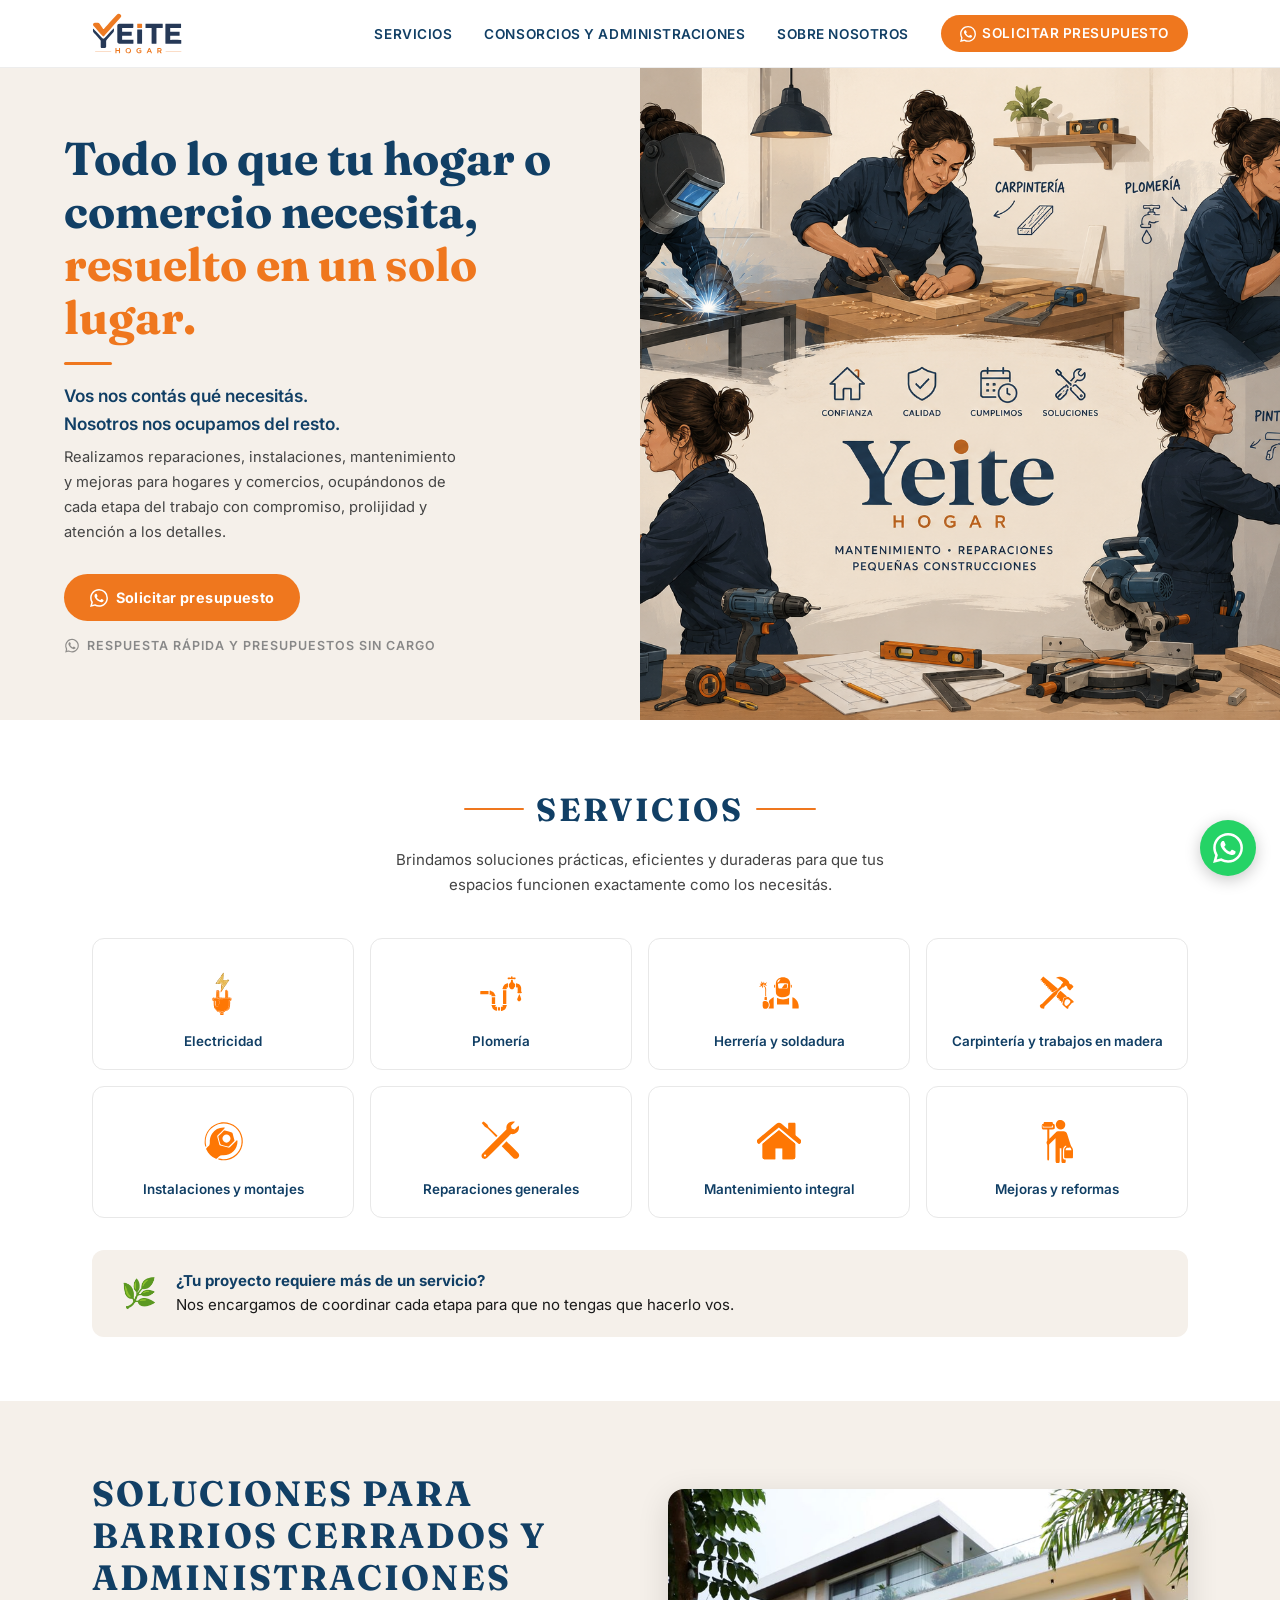
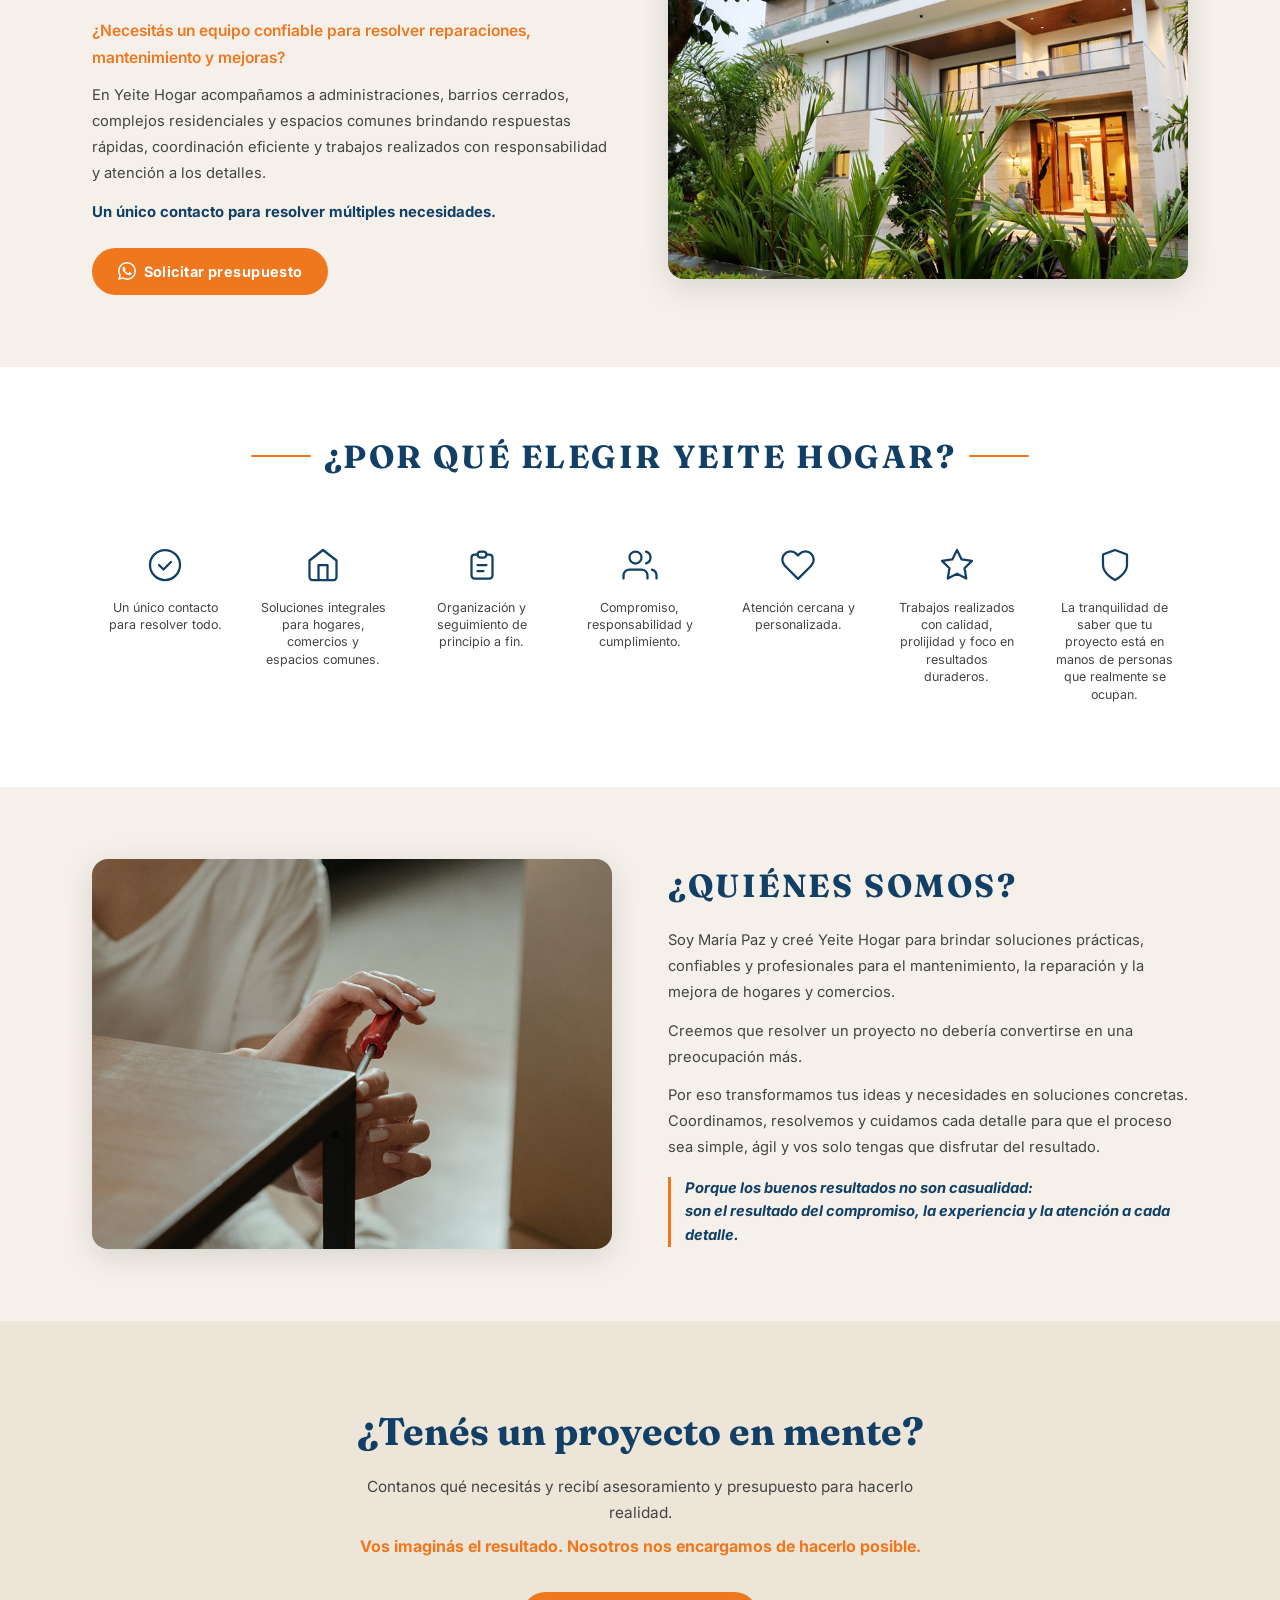
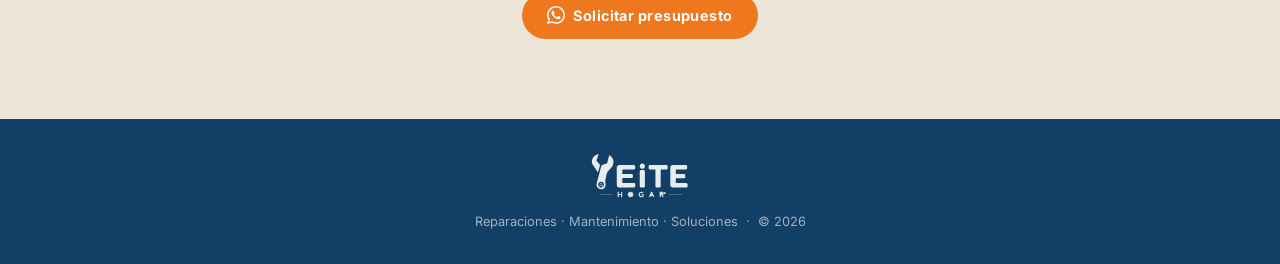
==== commit 0dc3fb98: "." ====
--- a/index1.html
+++ b/index1.html
@@ -8,7 +8,7 @@
   <link rel="preconnect" href="https://fonts.gstatic.com" crossorigin>
   <link href="https://fonts.googleapis.com/css2?family=Fraunces:ital,opsz,wght@0,9..144,400;0,9..144,700;1,9..144,400&family=Inter:wght@400;500;600;700&display=swap" rel="stylesheet">
   <link rel="icon" type="image/x-icon" href="assets/img/favicon.ico">
-  <link rel="stylesheet" href="assets/css/styles.css">
+  <link rel="stylesheet" href="assets/css/styles1.css">
 </head>
 <body>
 
@@ -58,7 +58,7 @@
         </div>
       </div>
       <div class="hero-img-wrap">
-        <img src="assets/img/hero.png" alt="Interior de hogar moderno">
+        <img src="assets/img/image0.png" alt="Interior de hogar moderno">
       </div>
     </div>
   </section>
--- a/assets/css/styles1.css
+++ b/assets/css/styles1.css
@@ -0,0 +1,402 @@
+*, *::before, *::after { box-sizing: border-box; margin: 0; padding: 0; }
+
+    :root {
+      --navy:    #113F65;
+      --orange:  #EF771E;
+      --cream:   #F5F0EA;
+      --cream2:  #EDE5D8;
+      --white:   #FFFFFF;
+      --ink:     #1A1A1A;
+      --ink2:    #444444;
+      --muted:   #888888;
+      --max-w:   1160px;
+    }
+
+    html { scroll-behavior: smooth; }
+    body { font-family: 'Inter', sans-serif; color: var(--ink); background: var(--white); font-size: 16px; line-height: 1.6; }
+    img { display: block; max-width: 100%; }
+    a { text-decoration: none; }
+
+    .wrap { max-width: var(--max-w); margin: 0 auto; padding: 0 2rem; }
+
+    /* ── Botones ── */
+    .btn-orange {
+      display: inline-flex; align-items: center; gap: .5rem;
+      background: var(--orange); color: var(--white);
+      font-weight: 700; font-size: .9rem; letter-spacing: .03em;
+      padding: .75rem 1.6rem; border-radius: 50px;
+      transition: background .2s; white-space: nowrap;
+    }
+    .btn-orange:hover { background: #d4660f; }
+    .btn-orange img { width: 18px; height: 18px; }
+
+    .btn-outline {
+      display: inline-flex; align-items: center; gap: .5rem;
+      border: 2px solid var(--navy); color: var(--navy);
+      font-weight: 600; font-size: .9rem;
+      padding: .65rem 1.4rem; border-radius: 50px;
+      transition: background .2s, color .2s;
+    }
+    .btn-outline:hover { background: var(--navy); color: var(--white); }
+
+    /* ── NAV ── */
+    nav {
+      position: fixed; top: 0; left: 0; right: 0; z-index: 100;
+      background: rgba(255,255,255,.96);
+      backdrop-filter: blur(10px);
+      border-bottom: 1px solid rgba(0,0,0,.07);
+      height: 68px;
+    }
+    .nav-inner {
+      max-width: var(--max-w); margin: 0 auto; padding: 0 2rem;
+      height: 100%; display: flex; align-items: center; justify-content: space-between; gap: 2rem;
+    }
+    .nav-logo img { height: 44px; width: auto; }
+
+    .nav-links { list-style: none; display: flex; align-items: center; gap: 2rem; }
+    .nav-links a {
+      font-size: .85rem; font-weight: 600; color: var(--navy);
+      letter-spacing: .04em; text-transform: uppercase;
+      transition: color .2s;
+    }
+    .nav-links a:hover { color: var(--orange); }
+
+    .nav-cta {
+      background: var(--orange) !important;
+      color: var(--white) !important;
+      padding: .45rem 1.2rem !important;
+      border-radius: 50px !important;
+      display: inline-flex !important; align-items: center; gap: .4rem;
+    }
+    .nav-cta:hover { background: #d4660f !important; color: var(--white) !important; }
+    .nav-cta img { width: 16px; height: 16px; }
+
+    .nav-toggle {
+      display: none; flex-direction: column; gap: 5px;
+      background: none; border: none; cursor: pointer; padding: 4px;
+    }
+    .nav-toggle span {
+      display: block; width: 24px; height: 2px;
+      background: var(--navy); border-radius: 2px;
+      transition: transform .25s, opacity .25s;
+    }
+    .nav-toggle.open span:nth-child(1) { transform: translateY(7px) rotate(45deg); }
+    .nav-toggle.open span:nth-child(2) { opacity: 0; }
+    .nav-toggle.open span:nth-child(3) { transform: translateY(-7px) rotate(-45deg); }
+
+    /* ══════════════════════════════════════════════
+       HERO
+       ══════════════════════════════════════════════ */
+    #hero {
+      padding-top: 68px;
+      background: var(--cream);
+      overflow: hidden;
+    }
+    .hero-inner {
+      margin: 0 auto;
+      display: grid; grid-template-columns: 1fr 1fr;
+      align-items: center; gap: 0;
+    }
+    .hero-text { padding: 4rem 4rem 4rem 4rem; }
+
+    .hero-headline {
+      font-family: 'Fraunces', serif;
+      font-size: clamp(2rem, 3.6vw, 3rem);
+      font-weight: 700; line-height: 1.15;
+      color: var(--navy); margin-bottom: .5rem;
+    }
+    .hero-headline .accent { color: var(--orange); }
+
+    .hero-divider {
+      width: 48px; height: 3px;
+      background: var(--orange); margin: 1.1rem 0;
+      border-radius: 2px;
+    }
+
+    .hero-lead {
+      font-size: 1.08rem; font-weight: 600;
+      color: var(--navy); margin-bottom: .5rem;
+    }
+    .hero-sub {
+      font-size: .92rem; color: var(--ink2);
+      line-height: 1.7; margin-bottom: 1.8rem; max-width: 400px;
+    }
+
+    .hero-wa-note {
+      margin-top: .9rem;
+      display: flex; align-items: center; gap: .45rem;
+      font-size: .78rem; font-weight: 600; color: var(--muted);
+      text-transform: uppercase; letter-spacing: .08em;
+    }
+    .hero-wa-note img { width: 16px; height: 16px; opacity: .6; }
+
+    .hero-img-wrap {
+      height: 100%; min-height: 480px;
+      position: relative; overflow: hidden;
+    }
+    .hero-img-wrap img {
+      width: 100%; height: 100%; object-fit: cover;
+      object-position: center;
+    }
+
+    /* ══════════════════════════════════════════════
+       SERVICIOS
+       ══════════════════════════════════════════════ */
+    #servicios { background: var(--white); padding: 4rem 0; }
+
+    .section-header-center {
+      text-align: center; margin-bottom: 2.5rem;
+    }
+    .section-header-center h2 {
+      font-family: 'Fraunces', serif;
+      font-size: clamp(1.5rem, 2.5vw, 2rem);
+      font-weight: 700; color: var(--navy);
+      text-transform: uppercase; letter-spacing: .08em;
+      display: flex; align-items: center; justify-content: center; gap: .8rem;
+    }
+    .section-header-center h2::before,
+    .section-header-center h2::after {
+      content: ''; flex: 1; max-width: 60px;
+      height: 2px; background: var(--orange); border-radius: 1px;
+    }
+    .section-header-center p {
+      font-size: .94rem; color: var(--ink2);
+      max-width: 520px; margin: .75rem auto 0; line-height: 1.7;
+    }
+
+    .servicios-grid-2 {
+      display: grid;
+      grid-template-columns: repeat(4, 1fr);
+      gap: 1rem;
+    }
+
+    .srv-card {
+      border: 1.5px solid #E8E8E8;
+      border-radius: 12px;
+      padding: 1.6rem 1rem 1.2rem;
+      display: flex; flex-direction: column;
+      align-items: center; text-align: center; gap: .7rem;
+      transition: box-shadow .2s, border-color .2s;
+      background: var(--white);
+    }
+    .srv-card:hover {
+      border-color: var(--orange);
+      box-shadow: 0 4px 18px rgba(239,119,30,.12);
+    }
+    .srv-card-icon {
+      width: 56px; height: 56px;
+      display: flex; align-items: center; justify-content: center;
+    }
+    .srv-card-icon img { width: 44px; height: 44px; }
+    .srv-card h3 {
+      font-size: .84rem; font-weight: 600;
+      color: var(--navy); line-height: 1.35;
+    }
+
+    /* Banner CTA pequeño */
+    .banner-cta {
+      background: var(--cream); margin-top: 2rem; border-radius: 12px;
+      padding: 1.2rem 1.8rem;
+      display: flex; align-items: center; gap: 1.2rem;
+    }
+    .banner-cta-icon { font-size: 1.8rem; flex-shrink: 0; }
+    .banner-cta p { font-size: .94rem; color: var(--ink); }
+    .banner-cta p strong { color: var(--navy); }
+
+    /* ══════════════════════════════════════════════
+       CONSORCIOS / ADMINISTRACIONES
+       ══════════════════════════════════════════════ */
+    #consorcios { background: var(--cream); padding: 4.5rem 0; }
+
+    .consorcios-inner {
+      max-width: var(--max-w); margin: 0 auto; padding: 0 2rem;
+      display: grid; grid-template-columns: 1fr 1fr;
+      gap: 3.5rem; align-items: center;
+    }
+
+    .consorcios-text h2 {
+      font-family: 'Fraunces', serif;
+      font-size: clamp(1.6rem, 2.8vw, 2.2rem);
+      font-weight: 700; color: var(--navy);
+      text-transform: uppercase; letter-spacing: .06em;
+      line-height: 1.2; margin-bottom: 1.1rem;
+    }
+    .consorcios-text .c-lead {
+      font-size: .97rem; font-weight: 600;
+      color: var(--orange); margin-bottom: .75rem;
+    }
+    .consorcios-text p {
+      font-size: .92rem; color: var(--ink2);
+      line-height: 1.75; margin-bottom: .6rem;
+    }
+    .consorcios-text .c-bold {
+      font-weight: 700; color: var(--navy);
+      font-size: .93rem; margin: .8rem 0 1.4rem;
+    }
+
+    .consorcios-img img {
+      width: 100%; border-radius: 16px;
+      box-shadow: 0 8px 32px rgba(0,0,0,.12);
+    }
+
+    /* ══════════════════════════════════════════════
+       POR QUÉ ELEGIRNOS
+       ══════════════════════════════════════════════ */
+    #porque { background: var(--white); padding: 4rem 0; }
+
+    .porque-inner { max-width: var(--max-w); margin: 0 auto; padding: 0 2rem; }
+
+    .porque-grid {
+      display: grid;
+      grid-template-columns: repeat(7, 1fr);
+      gap: .75rem; margin-top: 2.5rem;
+    }
+    .porque-item {
+      display: flex; flex-direction: column;
+      align-items: center; text-align: center; gap: .6rem;
+      padding: 1.2rem .6rem;
+    }
+    .porque-item-icon {
+      width: 48px; height: 48px;
+      display: flex; align-items: center; justify-content: center;
+    }
+    .porque-item-icon svg {
+      width: 36px; height: 36px;
+      stroke: var(--navy); fill: none;
+      stroke-width: 1.5; stroke-linecap: round; stroke-linejoin: round;
+    }
+    .porque-item p {
+      font-size: .78rem; color: var(--ink2);
+      line-height: 1.4;
+    }
+
+    /* ══════════════════════════════════════════════
+       QUIÉNES SOMOS
+       ══════════════════════════════════════════════ */
+    #quienes { background: var(--cream); padding: 4.5rem 0; }
+
+    .quienes-inner {
+      max-width: var(--max-w); margin: 0 auto; padding: 0 2rem;
+      display: grid; grid-template-columns: 1fr 1fr;
+      gap: 3.5rem; align-items: center;
+    }
+
+    .quienes-img img {
+      width: 100%; border-radius: 16px;
+      box-shadow: 0 8px 32px rgba(0,0,0,.12);
+    }
+
+    .quienes-content h2 {
+      font-family: 'Fraunces', serif;
+      font-size: clamp(1.5rem, 2.5vw, 2rem);
+      font-weight: 700; color: var(--navy);
+      text-transform: uppercase; letter-spacing: .08em;
+      margin-bottom: 1rem;
+    }
+    .quienes-content p {
+      font-size: .92rem; color: var(--ink2);
+      line-height: 1.78; margin-bottom: .75rem;
+    }
+    .quienes-content .q-bold {
+      font-size: .92rem; font-weight: 700;
+      color: var(--navy); font-style: italic;
+      border-left: 3px solid var(--orange);
+      padding-left: .9rem; margin-top: 1rem;
+      line-height: 1.6;
+    }
+
+    /* ══════════════════════════════════════════════
+       CTA FINAL
+       ══════════════════════════════════════════════ */
+    #cta-final {
+      background: var(--cream2);
+      padding: 5rem 0; text-align: center;
+    }
+    .cta-final-inner { max-width: 640px; margin: 0 auto; padding: 0 2rem; }
+
+    .cta-final-inner h2 {
+      font-family: 'Fraunces', serif;
+      font-size: clamp(1.8rem, 3vw, 2.5rem);
+      font-weight: 700; color: var(--navy);
+      margin-bottom: .75rem;
+    }
+    .cta-final-inner .cta-sub {
+      font-size: .96rem; color: var(--ink2);
+      margin-bottom: .5rem; line-height: 1.7;
+    }
+    .cta-final-inner .cta-accent {
+      font-size: 1rem; font-weight: 700;
+      color: var(--orange); margin-bottom: 2rem;
+      display: block;
+    }
+
+    /* ══════════════════════════════════════════════
+       FOOTER
+       ══════════════════════════════════════════════ */
+    footer {
+      background: var(--navy);
+      color: rgba(255,255,255,.6);
+      padding: 2rem;
+      text-align: center;
+      font-size: .8rem;
+    }
+    footer img { margin: 0 auto .75rem; opacity: .9; }
+    footer p { line-height: 1.6; }
+
+    /* ── WA Float ── */
+    .wa-float {
+      position: fixed; bottom: 24px; right: 24px; z-index: 200;
+      width: 56px; height: 56px; background: #25D366;
+      border-radius: 50%; display: flex; align-items: center; justify-content: center;
+      box-shadow: 0 4px 16px rgba(0,0,0,.22);
+      transition: transform .2s;
+    }
+    .wa-float:hover { transform: scale(1.08); }
+    .wa-float img { width: 30px; height: 30px; }
+
+    /* ══════════════════════════════════════════════
+       RESPONSIVE
+       ══════════════════════════════════════════════ */
+    @media (max-width: 1024px) {
+      .servicios-grid-2 { grid-template-columns: repeat(4, 1fr); }
+      .porque-grid { grid-template-columns: repeat(4, 1fr); }
+    }
+
+    @media (max-width: 860px) {
+      .nav-toggle { display: flex; }
+      .nav-links {
+        display: none; position: absolute;
+        top: 68px; left: 0; right: 0;
+        background: var(--white);
+        border-bottom: 1px solid #eee;
+        flex-direction: column; align-items: stretch;
+        gap: 0; padding: .4rem 0;
+      }
+      .nav-links.open { display: flex; }
+      .nav-links li { border-top: 1px solid #eee; }
+      .nav-links a { display: block; padding: .85rem 2rem; font-size: .9rem; }
+      .nav-cta { margin: .5rem 2rem !important; text-align: center !important; justify-content: center; }
+
+      .hero-inner { grid-template-columns: 1fr; }
+      .hero-text { padding: 2.5rem 1.5rem; }
+      .hero-img-wrap { min-height: 280px; }
+
+      .consorcios-inner,
+      .quienes-inner { grid-template-columns: 1fr; gap: 2rem; }
+      .quienes-img { order: -1; }
+
+      .servicios-grid-2 { grid-template-columns: repeat(2, 1fr); }
+      .porque-grid { grid-template-columns: repeat(3, 1fr); }
+    }
+
+    @media (max-width: 560px) {
+      .servicios-grid-2 { grid-template-columns: repeat(2, 1fr); }
+      .porque-grid { grid-template-columns: repeat(2, 1fr); }
+      .cta-final-inner h2 { font-size: 1.6rem; }
+      .btn-orange, .btn-outline { width: 100%; justify-content: center; }
+    }
+
+    @media (prefers-reduced-motion: reduce) {
+      html { scroll-behavior: auto; }
+      * { transition: none !important; }
+    }
